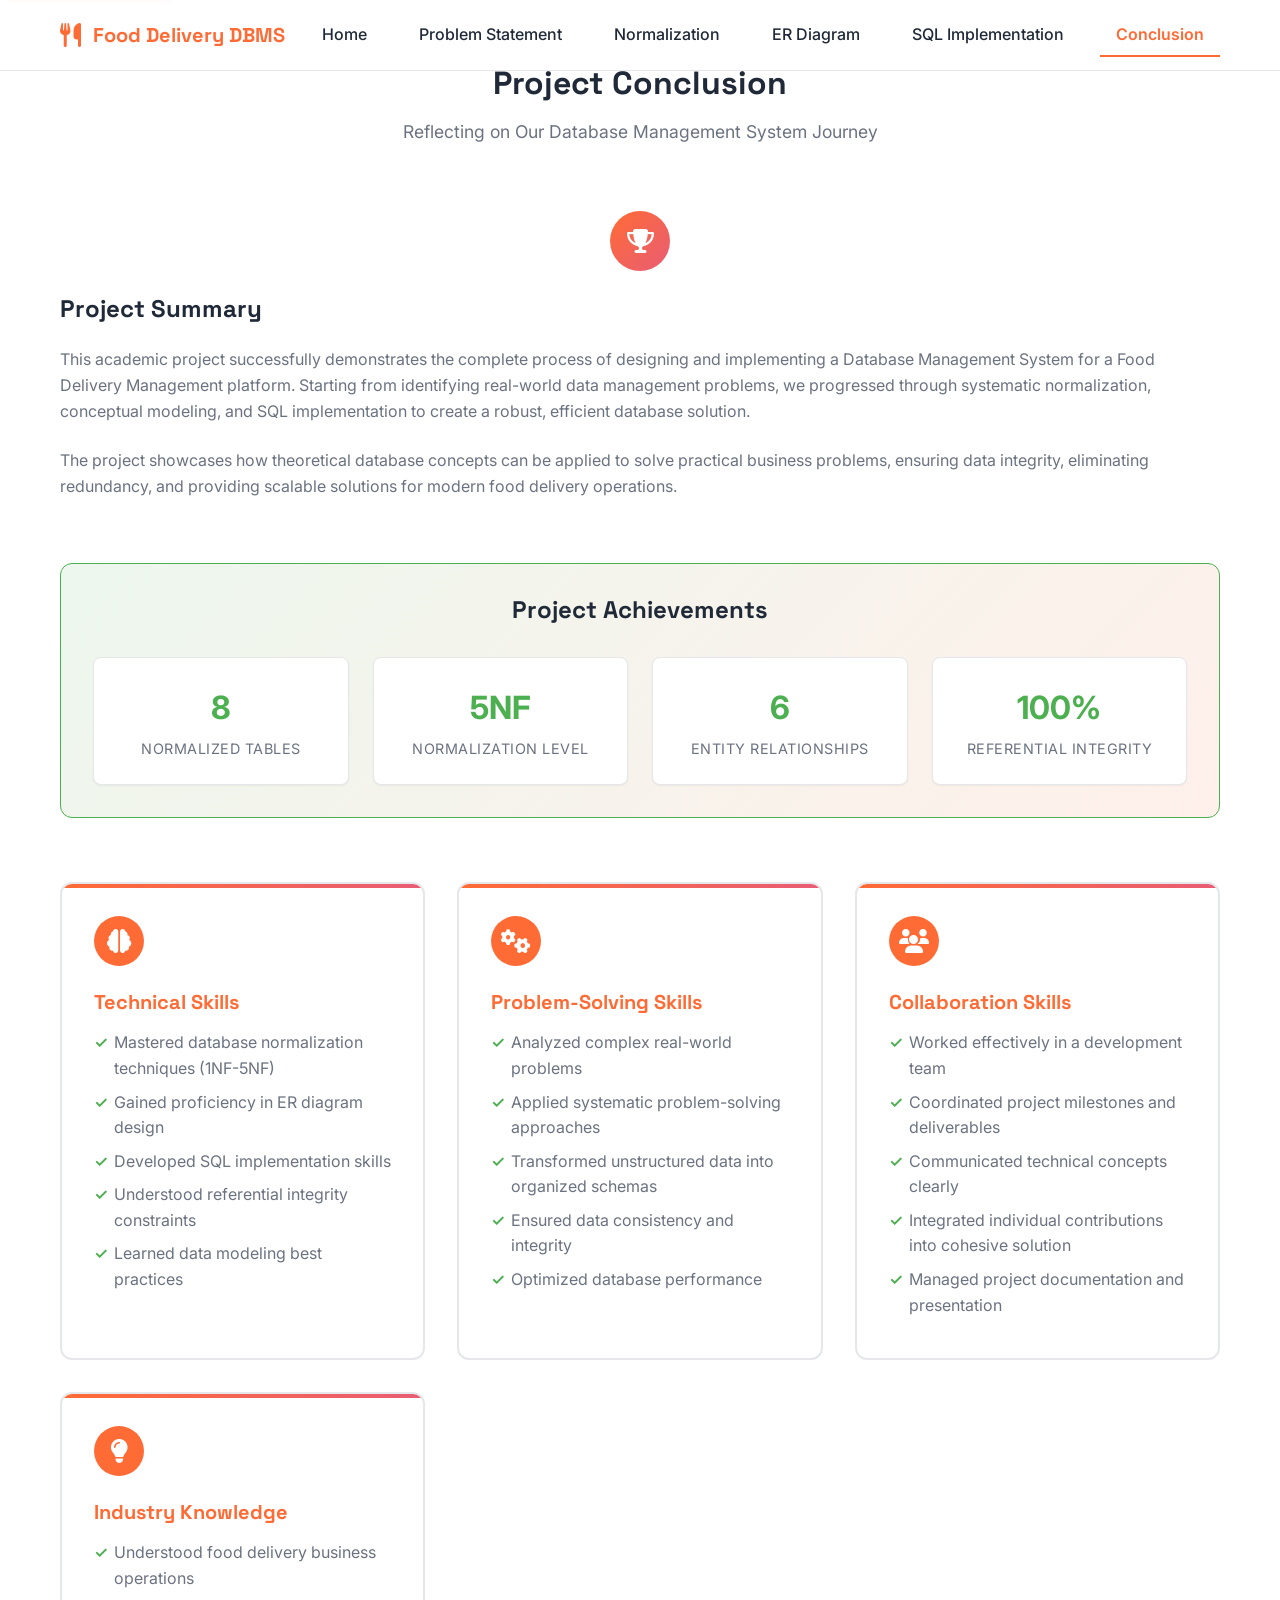
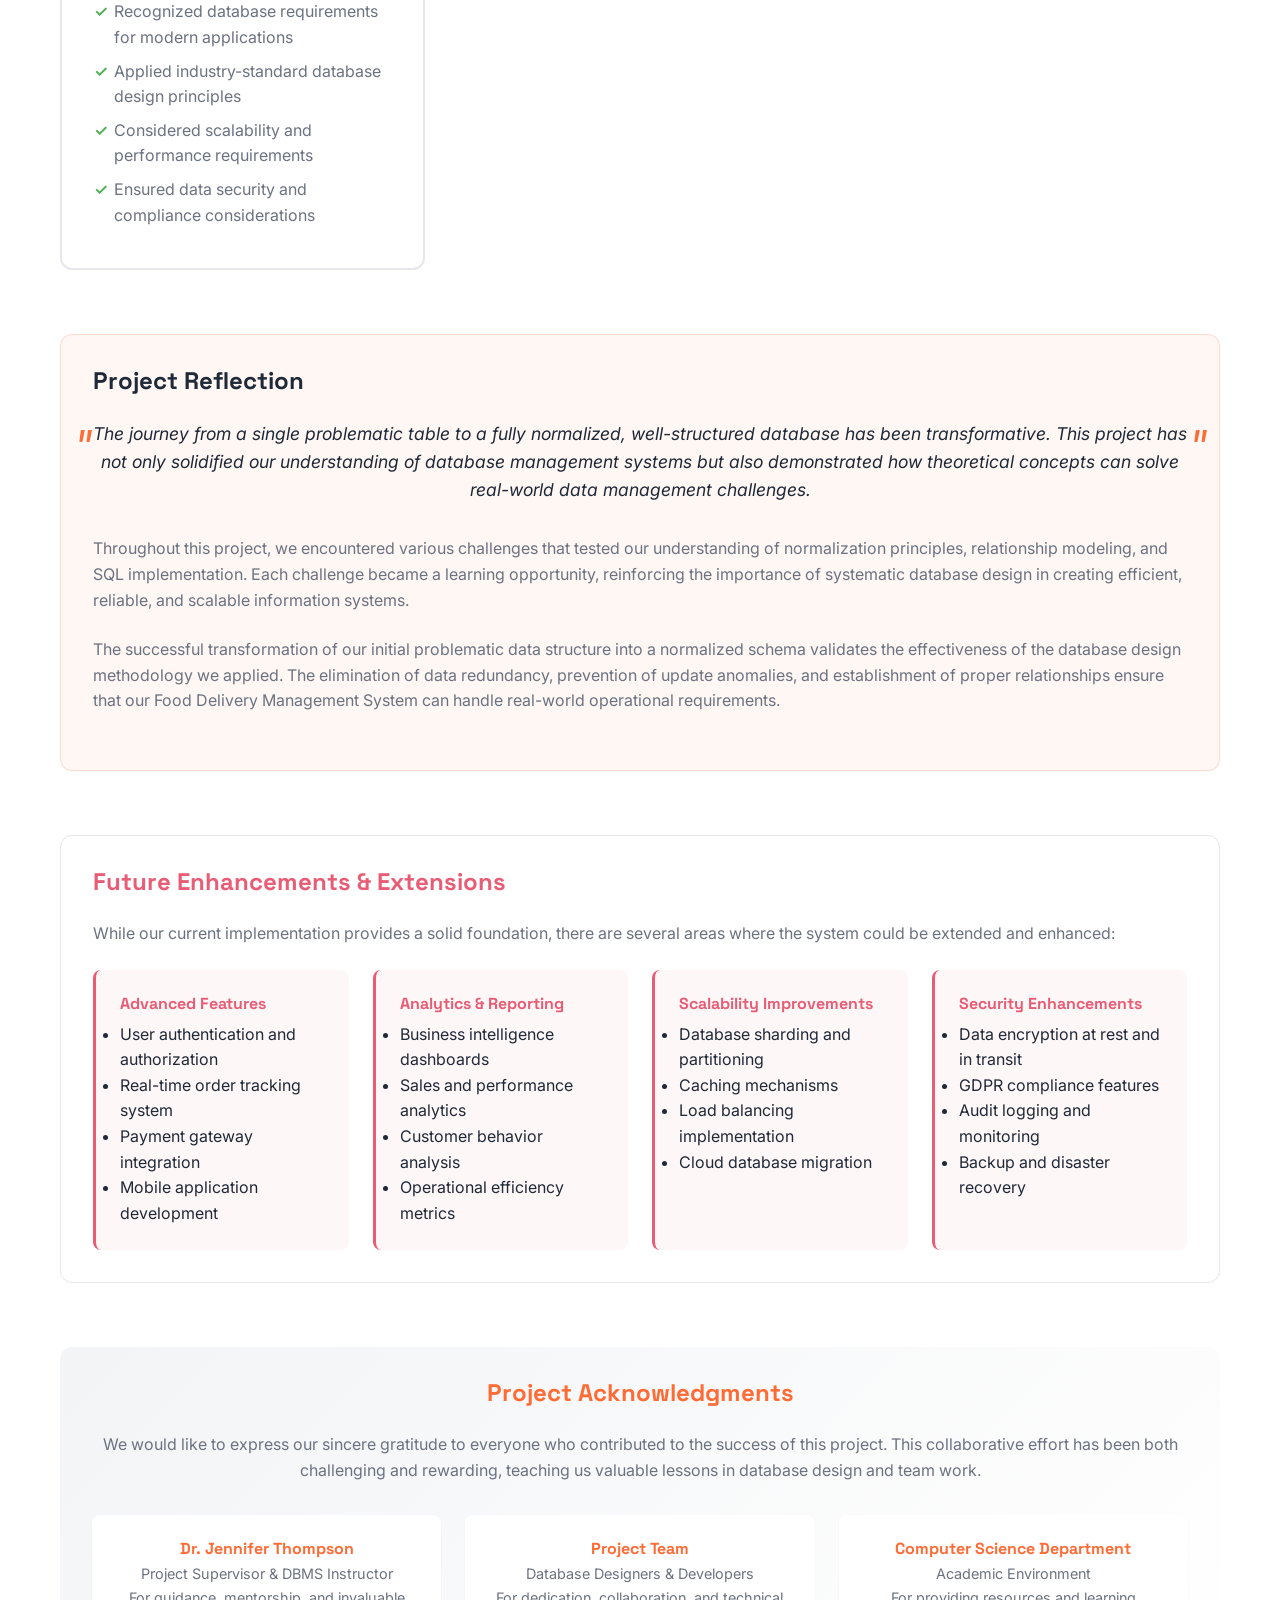
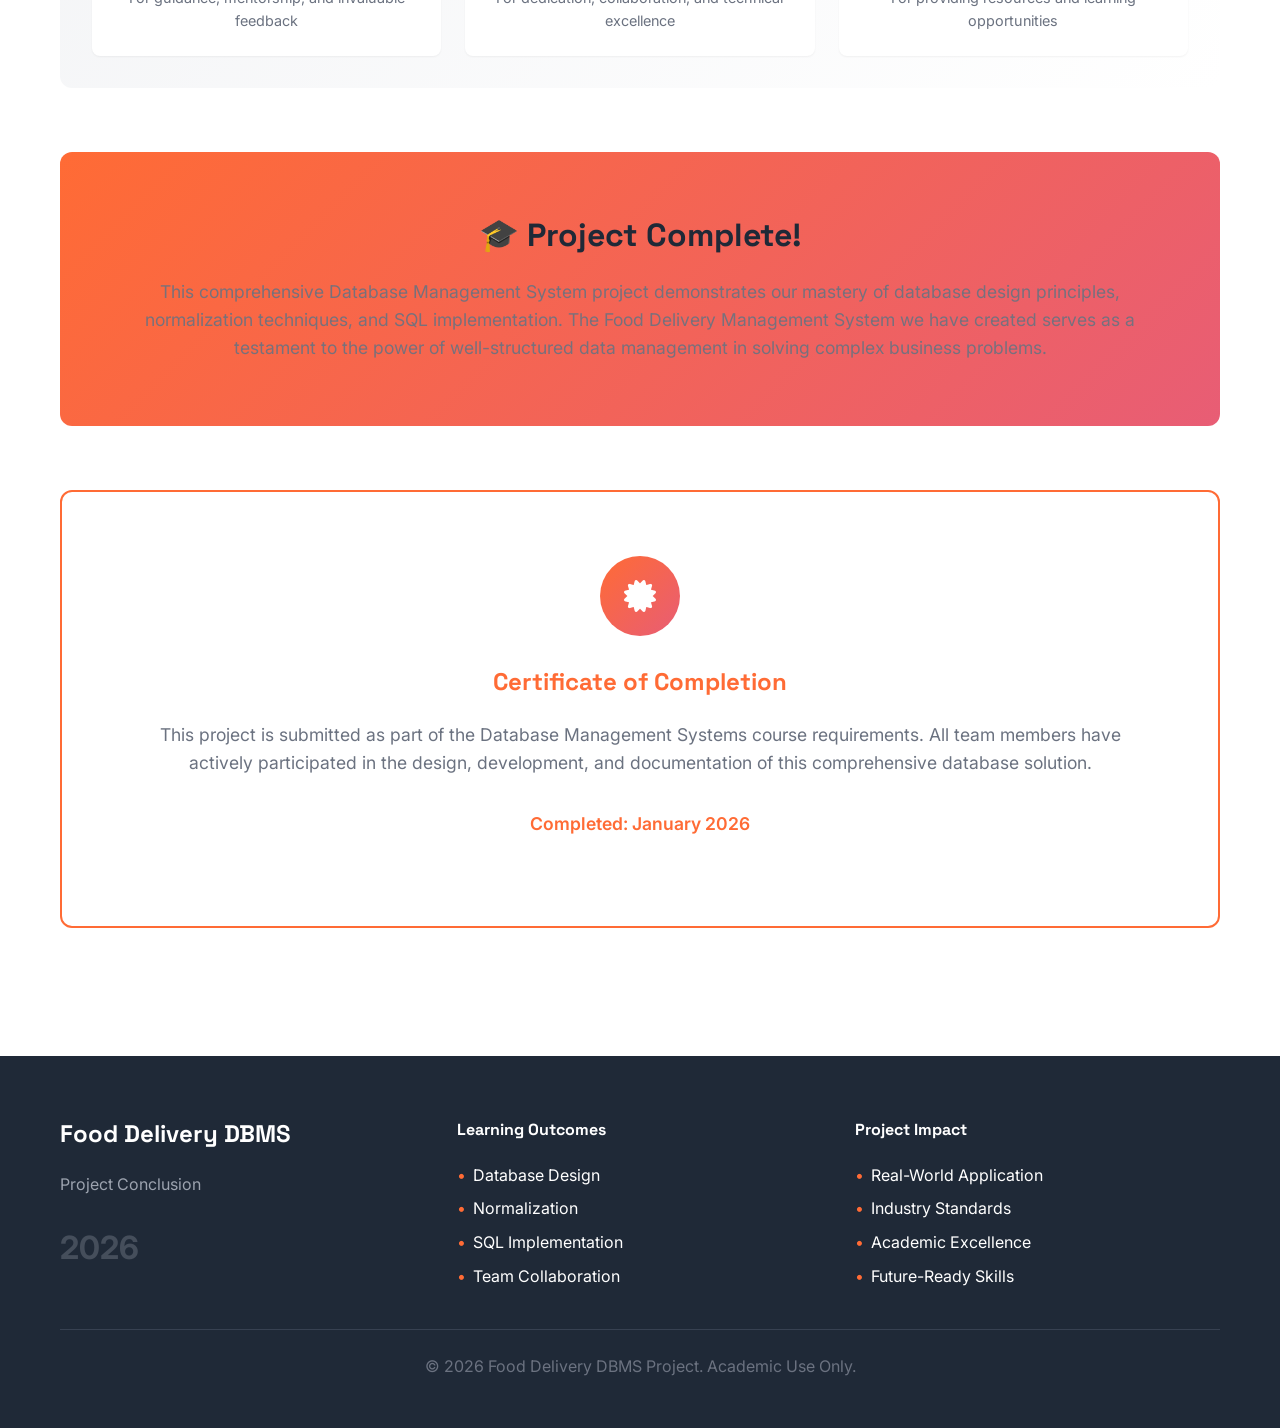
==== conclusion.html @ e5bb0748 "intial commit" ====
<!DOCTYPE html>
<html lang="en">
<head>
    <meta charset="UTF-8">
    <meta name="viewport" content="width=device-width, initial-scale=1.0">
    <title>Conclusion - Food Delivery DBMS</title>
    <meta name="description" content="Project conclusion, learning outcomes, and final reflections on the Food Delivery Management System database design">
    <link rel="stylesheet" href="css/style.css">
    <link rel="preconnect" href="https://fonts.googleapis.com">
    <link rel="preconnect" href="https://fonts.gstatic.com" crossorigin>
    <link href="https://fonts.googleapis.com/css2?family=Inter:wght@300;400;500;600;700&family=Space+Grotesk:wght@400;500;600;700&display=swap" rel="stylesheet">
    <link rel="stylesheet" href="https://cdnjs.cloudflare.com/ajax/libs/font-awesome/6.4.0/css/all.min.css">
    <style>
        .conclusion-section {
            padding: var(--spacing-xxl) 0;
        }

        .success-metrics {
            background: linear-gradient(135deg, rgba(76, 175, 80, 0.1), rgba(255, 107, 53, 0.1));
            border: 1px solid var(--accent-color);
            border-radius: 12px;
            padding: var(--spacing-lg);
            margin: var(--spacing-xxl) 0;
            text-align: center;
        }

        .metrics-grid {
            display: grid;
            grid-template-columns: repeat(auto-fit, minmax(150px, 1fr));
            gap: var(--spacing-md);
            margin-top: var(--spacing-lg);
        }

        .metric-item {
            background: white;
            padding: var(--spacing-md);
            border-radius: 8px;
            box-shadow: var(--shadow-sm);
            border: 1px solid var(--border-color);
        }

        .metric-number {
            font-size: 2rem;
            font-weight: 700;
            color: var(--accent-color);
            margin-bottom: 4px;
        }

        .metric-label {
            font-size: 0.9rem;
            color: var(--text-secondary);
            text-transform: uppercase;
            letter-spacing: 0.5px;
        }

        .learning-outcomes {
            display: grid;
            grid-template-columns: repeat(auto-fit, minmax(300px, 1fr));
            gap: var(--spacing-lg);
            margin: var(--spacing-xxl) 0;
        }

        .outcome-card {
            background: var(--card-bg);
            border: 2px solid var(--border-color);
            border-radius: 12px;
            padding: var(--spacing-lg);
            position: relative;
            overflow: hidden;
        }

        .outcome-card::before {
            content: '';
            position: absolute;
            top: 0;
            left: 0;
            right: 0;
            height: 4px;
            background: linear-gradient(90deg, var(--primary-color), var(--secondary-color));
        }

        .outcome-icon {
            width: 50px;
            height: 50px;
            background: var(--primary-color);
            border-radius: 50%;
            display: flex;
            align-items: center;
            justify-content: center;
            color: white;
            font-size: 1.5rem;
            margin-bottom: var(--spacing-md);
        }

        .outcome-title {
            font-size: 1.25rem;
            font-weight: 700;
            color: var(--primary-color);
            margin-bottom: var(--spacing-sm);
        }

        .outcome-points {
            list-style: none;
            padding: 0;
        }

        .outcome-points li {
            position: relative;
            padding-left: 20px;
            margin-bottom: 8px;
            color: var(--text-secondary);
        }

        .outcome-points li::before {
            content: '✓';
            position: absolute;
            left: 0;
            color: var(--accent-color);
            font-weight: 600;
        }

        .reflection-section {
            background: rgba(255, 107, 53, 0.05);
            border: 1px solid rgba(255, 107, 53, 0.2);
            border-radius: 12px;
            padding: var(--spacing-lg);
            margin: var(--spacing-xxl) 0;
        }

        .reflection-quote {
            font-style: italic;
            font-size: 1.1rem;
            color: var(--text-primary);
            text-align: center;
            margin-bottom: var(--spacing-lg);
            position: relative;
        }

        .reflection-quote::before,
        .reflection-quote::after {
            content: '"';
            font-size: 3rem;
            color: var(--primary-color);
            position: absolute;
            top: -10px;
        }

        .reflection-quote::before {
            left: -20px;
        }

        .reflection-quote::after {
            right: -20px;
        }

        .future-work {
            background: var(--card-bg);
            border-radius: 12px;
            padding: var(--spacing-lg);
            margin: var(--spacing-xxl) 0;
            border: 1px solid var(--border-color);
        }

        .future-work h3 {
            color: var(--secondary-color);
            margin-bottom: var(--spacing-md);
        }

        .future-grid {
            display: grid;
            grid-template-columns: repeat(auto-fit, minmax(250px, 1fr));
            gap: var(--spacing-md);
        }

        .future-item {
            background: rgba(232, 93, 117, 0.05);
            padding: var(--spacing-md);
            border-radius: 8px;
            border-left: 3px solid var(--secondary-color);
        }

        .future-item h4 {
            color: var(--secondary-color);
            margin-bottom: 8px;
            font-size: 1rem;
        }

        .acknowledgments {
            background: linear-gradient(135deg, var(--bg-secondary), var(--bg-primary));
            border-radius: 12px;
            padding: var(--spacing-lg);
            margin: var(--spacing-xxl) 0;
            text-align: center;
        }

        .acknowledgments h3 {
            color: var(--primary-color);
            margin-bottom: var(--spacing-md);
        }

        .team-thanks {
            display: grid;
            grid-template-columns: repeat(auto-fit, minmax(200px, 1fr));
            gap: var(--spacing-md);
            margin-top: var(--spacing-lg);
        }

        .team-member-thanks {
            background: var(--card-bg);
            padding: var(--spacing-md);
            border-radius: 8px;
            box-shadow: var(--shadow-sm);
        }

        .team-member-thanks h4 {
            color: var(--primary-color);
            margin-bottom: 4px;
        }

        .team-member-thanks p {
            font-size: 0.9rem;
            color: var(--text-secondary);
            margin: 0;
        }

        .final-message {
            background: linear-gradient(135deg, var(--primary-color), var(--secondary-color));
            color: white;
            border-radius: 12px;
            padding: var(--spacing-xxl);
            text-align: center;
            margin: var(--spacing-xxl) 0;
        }

        .final-message h2 {
            font-size: 2rem;
            margin-bottom: var(--spacing-md);
        }

        .final-message p {
            font-size: 1.1rem;
            opacity: 0.9;
            margin-bottom: 0;
        }

        .certificate-section {
            background: var(--card-bg);
            border: 2px solid var(--primary-color);
            border-radius: 12px;
            padding: var(--spacing-xxl);
            text-align: center;
            margin: var(--spacing-xxl) 0;
        }

        .certificate-icon {
            width: 80px;
            height: 80px;
            background: linear-gradient(135deg, var(--primary-color), var(--secondary-color));
            border-radius: 50%;
            display: flex;
            align-items: center;
            justify-content: center;
            color: white;
            font-size: 2rem;
            margin: 0 auto var(--spacing-lg);
        }

        .certificate-title {
            font-size: 1.5rem;
            color: var(--primary-color);
            margin-bottom: var(--spacing-md);
        }

        .certificate-text {
            font-size: 1.1rem;
            color: var(--text-secondary);
            margin-bottom: var(--spacing-lg);
        }

        .certificate-date {
            font-weight: 600;
            color: var(--primary-color);
            font-size: 1.1rem;
        }
    </style>
</head>
<body>
    <!-- Navigation -->
    <nav class="navbar">
        <div class="nav-container">
            <div class="nav-logo">
                <i class="fas fa-utensils"></i>
                <span>Food Delivery DBMS</span>
            </div>
            <ul class="nav-menu">
                <li class="nav-item">
                    <a href="index.html" class="nav-link">Home</a>
                </li>
                <li class="nav-item">
                    <a href="problem.html" class="nav-link">Problem Statement</a>
                </li>
                <li class="nav-item">
                    <a href="normalization.html" class="nav-link">Normalization</a>
                </li>
                <li class="nav-item">
                    <a href="erdiagram.html" class="nav-link">ER Diagram</a>
                </li>
                <li class="nav-item">
                    <a href="sql.html" class="nav-link">SQL Implementation</a>
                </li>
                <li class="nav-item">
                    <a href="conclusion.html" class="nav-link active">Conclusion</a>
                </li>
            </ul>
            <div class="hamburger">
                <span class="bar"></span>
                <span class="bar"></span>
                <span class="bar"></span>
            </div>
        </div>
    </nav>

    <!-- Conclusion Section -->
    <section class="conclusion-section">
        <div class="container">
            <div class="section-header" data-animate="fade-slide-up">
                <h2>Project Conclusion</h2>
                <p>Reflecting on Our Database Management System Journey</p>
            </div>

            <!-- Project Summary -->
            <div class="content-card" data-animate="card-entrance" data-delay="0.1">
                <div class="card-icon">
                    <i class="fas fa-trophy"></i>
                </div>
                <h3>Project Summary</h3>
                <p>
                    This academic project successfully demonstrates the complete process of designing and implementing
                    a Database Management System for a Food Delivery Management platform. Starting from identifying
                    real-world data management problems, we progressed through systematic normalization, conceptual
                    modeling, and SQL implementation to create a robust, efficient database solution.
                </p>
                <p>
                    The project showcases how theoretical database concepts can be applied to solve practical
                    business problems, ensuring data integrity, eliminating redundancy, and providing scalable
                    solutions for modern food delivery operations.
                </p>
            </div>

            <!-- Success Metrics -->
            <div class="success-metrics" data-animate="card-entrance" data-delay="0.2">
                <h3>Project Achievements</h3>
                <div class="metrics-grid">
                    <div class="metric-item">
                        <div class="metric-number">8</div>
                        <div class="metric-label">Normalized Tables</div>
                    </div>
                    <div class="metric-item">
                        <div class="metric-number">5NF</div>
                        <div class="metric-label">Normalization Level</div>
                    </div>
                    <div class="metric-item">
                        <div class="metric-number">6</div>
                        <div class="metric-label">Entity Relationships</div>
                    </div>
                    <div class="metric-item">
                        <div class="metric-number">100%</div>
                        <div class="metric-label">Referential Integrity</div>
                    </div>
                </div>
            </div>

            <!-- Learning Outcomes -->
            <div class="learning-outcomes" data-animate="card-entrance" data-delay="0.3">
                <div class="outcome-card">
                    <div class="outcome-icon">
                        <i class="fas fa-brain"></i>
                    </div>
                    <h4 class="outcome-title">Technical Skills</h4>
                    <ul class="outcome-points">
                        <li>Mastered database normalization techniques (1NF-5NF)</li>
                        <li>Gained proficiency in ER diagram design</li>
                        <li>Developed SQL implementation skills</li>
                        <li>Understood referential integrity constraints</li>
                        <li>Learned data modeling best practices</li>
                    </ul>
                </div>

                <div class="outcome-card">
                    <div class="outcome-icon">
                        <i class="fas fa-cogs"></i>
                    </div>
                    <h4 class="outcome-title">Problem-Solving Skills</h4>
                    <ul class="outcome-points">
                        <li>Analyzed complex real-world problems</li>
                        <li>Applied systematic problem-solving approaches</li>
                        <li>Transformed unstructured data into organized schemas</li>
                        <li>Ensured data consistency and integrity</li>
                        <li>Optimized database performance</li>
                    </ul>
                </div>

                <div class="outcome-card">
                    <div class="outcome-icon">
                        <i class="fas fa-users"></i>
                    </div>
                    <h4 class="outcome-title">Collaboration Skills</h4>
                    <ul class="outcome-points">
                        <li>Worked effectively in a development team</li>
                        <li>Coordinated project milestones and deliverables</li>
                        <li>Communicated technical concepts clearly</li>
                        <li>Integrated individual contributions into cohesive solution</li>
                        <li>Managed project documentation and presentation</li>
                    </ul>
                </div>

                <div class="outcome-card">
                    <div class="outcome-icon">
                        <i class="fas fa-lightbulb"></i>
                    </div>
                    <h4 class="outcome-title">Industry Knowledge</h4>
                    <ul class="outcome-points">
                        <li>Understood food delivery business operations</li>
                        <li>Recognized database requirements for modern applications</li>
                        <li>Applied industry-standard database design principles</li>
                        <li>Considered scalability and performance requirements</li>
                        <li>Ensured data security and compliance considerations</li>
                    </ul>
                </div>
            </div>

            <!-- Reflection Section -->
            <div class="reflection-section" data-animate="card-entrance" data-delay="0.4">
                <h3>Project Reflection</h3>
                <div class="reflection-quote">
                    The journey from a single problematic table to a fully normalized, well-structured database
                    has been transformative. This project has not only solidified our understanding of database
                    management systems but also demonstrated how theoretical concepts can solve real-world data
                    management challenges.
                </div>
                <p>
                    Throughout this project, we encountered various challenges that tested our understanding of
                    normalization principles, relationship modeling, and SQL implementation. Each challenge
                    became a learning opportunity, reinforcing the importance of systematic database design
                    in creating efficient, reliable, and scalable information systems.
                </p>
                <p>
                    The successful transformation of our initial problematic data structure into a normalized
                    schema validates the effectiveness of the database design methodology we applied. The
                    elimination of data redundancy, prevention of update anomalies, and establishment of
                    proper relationships ensure that our Food Delivery Management System can handle real-world
                    operational requirements.
                </p>
            </div>

            <!-- Future Work -->
            <div class="future-work" data-animate="card-entrance" data-delay="0.5">
                <h3>Future Enhancements & Extensions</h3>
                <p>
                    While our current implementation provides a solid foundation, there are several areas
                    where the system could be extended and enhanced:
                </p>

                <div class="future-grid">
                    <div class="future-item">
                        <h4>Advanced Features</h4>
                        <ul>
                            <li>User authentication and authorization</li>
                            <li>Real-time order tracking system</li>
                            <li>Payment gateway integration</li>
                            <li>Mobile application development</li>
                        </ul>
                    </div>

                    <div class="future-item">
                        <h4>Analytics & Reporting</h4>
                        <ul>
                            <li>Business intelligence dashboards</li>
                            <li>Sales and performance analytics</li>
                            <li>Customer behavior analysis</li>
                            <li>Operational efficiency metrics</li>
                        </ul>
                    </div>

                    <div class="future-item">
                        <h4>Scalability Improvements</h4>
                        <ul>
                            <li>Database sharding and partitioning</li>
                            <li>Caching mechanisms</li>
                            <li>Load balancing implementation</li>
                            <li>Cloud database migration</li>
                        </ul>
                    </div>

                    <div class="future-item">
                        <h4>Security Enhancements</h4>
                        <ul>
                            <li>Data encryption at rest and in transit</li>
                            <li>GDPR compliance features</li>
                            <li>Audit logging and monitoring</li>
                            <li>Backup and disaster recovery</li>
                        </ul>
                    </div>
                </div>
            </div>

            <!-- Acknowledgments -->
            <div class="acknowledgments" data-animate="card-entrance" data-delay="0.6">
                <h3>Project Acknowledgments</h3>
                <p>
                    We would like to express our sincere gratitude to everyone who contributed to the
                    success of this project. This collaborative effort has been both challenging and
                    rewarding, teaching us valuable lessons in database design and team work.
                </p>

                <div class="team-thanks">
                    <div class="team-member-thanks">
                        <h4>Dr. Jennifer Thompson</h4>
                        <p>Project Supervisor & DBMS Instructor</p>
                        <p>For guidance, mentorship, and invaluable feedback</p>
                    </div>
                    <div class="team-member-thanks">
                        <h4>Project Team</h4>
                        <p>Database Designers & Developers</p>
                        <p>For dedication, collaboration, and technical excellence</p>
                    </div>
                    <div class="team-member-thanks">
                        <h4>Computer Science Department</h4>
                        <p>Academic Environment</p>
                        <p>For providing resources and learning opportunities</p>
                    </div>
                </div>
            </div>

            <!-- Final Message -->
            <div class="final-message" data-animate="card-entrance" data-delay="0.7">
                <h2>🎓 Project Complete!</h2>
                <p>
                    This comprehensive Database Management System project demonstrates our mastery of
                    database design principles, normalization techniques, and SQL implementation.
                    The Food Delivery Management System we have created serves as a testament to
                    the power of well-structured data management in solving complex business problems.
                </p>
            </div>

            <!-- Certificate Section -->
            <div class="certificate-section" data-animate="card-entrance" data-delay="0.8">
                <div class="certificate-icon">
                    <i class="fas fa-certificate"></i>
                </div>
                <h3 class="certificate-title">Certificate of Completion</h3>
                <p class="certificate-text">
                    This project is submitted as part of the Database Management Systems course requirements.
                    All team members have actively participated in the design, development, and documentation
                    of this comprehensive database solution.
                </p>
                <p class="certificate-date">Completed: January 2026</p>
            </div>
        </div>
    </section>

    <!-- Footer -->
    <footer class="footer">
        <div class="container">
            <div class="footer-content">
                <div class="footer-section">
                    <h3>Food Delivery DBMS</h3>
                    <p>Project Conclusion</p>
                    <p class="footer-year">2026</p>
                </div>

                <div class="footer-section">
                    <h4>Learning Outcomes</h4>
                    <ul class="footer-list">
                        <li>Database Design</li>
                        <li>Normalization</li>
                        <li>SQL Implementation</li>
                        <li>Team Collaboration</li>
                    </ul>
                </div>

                <div class="footer-section">
                    <h4>Project Impact</h4>
                    <ul class="footer-list">
                        <li>Real-World Application</li>
                        <li>Industry Standards</li>
                        <li>Academic Excellence</li>
                        <li>Future-Ready Skills</li>
                    </ul>
                </div>
            </div>

            <div class="footer-bottom">
                <p>&copy; 2026 Food Delivery DBMS Project. Academic Use Only.</p>
            </div>
        </div>
    </footer>

    <!-- Scroll Progress Indicator -->
    <div class="scroll-progress">
        <div class="progress-bar"></div>
    </div>

    <!-- Back to Top Button -->
    <button class="back-to-top" aria-label="Back to top">
        <i class="fas fa-arrow-up"></i>
    </button>

    <!-- JavaScript -->
    <script src="js/script.js"></script>
</body>
</html>
---- css/style.css ----
/* CSS Custom Properties for Academic Theme */
:root {
    /* Food Delivery Color Palette */
    --primary-color: #FF6B35; /* Warm Orange */
    --secondary-color: #E85D75; /* Soft Red */
    --accent-color: #4CAF50; /* Fresh Green */
    --text-primary: #1f2937; /* Dark Gray */
    --text-secondary: #6b7280; /* Medium Gray */
    --text-light: #f9fafb; /* Light Text */
    --bg-primary: #ffffff; /* White Background */
    --bg-secondary: #f3f4f6; /* Light Gray Background */
    --card-bg: #ffffff; /* Card Background */
    --border-color: #e5e7eb; /* Border Color */
    
    /* Typography */
    --font-family-primary: 'Inter', -apple-system, BlinkMacSystemFont, 'Segoe UI', Roboto, sans-serif;
    --font-family-heading: 'Space Grotesk', monospace;
    
    /* Spacing */
    --spacing-xs: 8px;
    --spacing-sm: 16px;
    --spacing-md: 24px;
    --spacing-lg: 32px;
    --spacing-xl: 48px;
    --spacing-xxl: 64px;
    
    /* Shadows */
    --shadow-sm: 0 1px 2px 0 rgba(0, 0, 0, 0.05);
    --shadow-md: 0 4px 6px -1px rgba(0, 0, 0, 0.1), 0 2px 4px -1px rgba(0, 0, 0, 0.06);
    --shadow-lg: 0 10px 15px -3px rgba(0, 0, 0, 0.1), 0 4px 6px -2px rgba(0, 0, 0, 0.05);
    
    /* Transitions */
    --transition-speed: 0.3s;
    --easing-function: cubic-bezier(0.4, 0, 0.2, 1);
}

/* Reduced Motion Support */
@media (prefers-reduced-motion: reduce) {
    :root {
        --transition-speed: 0.1s;
    }
}

/* Base Styles */
* {
    box-sizing: border-box;
    margin: 0;
    padding: 0;
}

html {
    scroll-behavior: smooth;
}

body {
    font-family: var(--font-family-primary);
    color: var(--text-primary);
    line-height: 1.6;
    background-color: var(--bg-primary);
}

/* Container */
.container {
    max-width: 1200px;
    margin: 0 auto;
    padding: 0 20px;
}

/* Typography */
h1, h2, h3, h4, h5, h6 {
    font-family: var(--font-family-heading);
    font-weight: 700;
    line-height: 1.2;
    margin-bottom: var(--spacing-md);
    color: var(--text-primary);
}

h1 {
    font-size: 3rem;
    letter-spacing: -1px;
}

h2 {
    font-size: 2.5rem;
    margin-bottom: var(--spacing-sm);
}

h3 {
    font-size: 1.5rem;
}

p {
    margin-bottom: var(--spacing-md);
    color: var(--text-secondary);
    font-size: 1rem;
}

.subtitle {
    font-size: 1.25rem;
    color: var(--primary-color);
    font-weight: 600;
    text-transform: uppercase;
    letter-spacing: 2px;
    margin-bottom: var(--spacing-lg);
}

/* Navigation */
.navbar {
    position: fixed;
    top: 0;
    left: 0;
    width: 100%;
    background: rgba(255, 255, 255, 0.95);
    backdrop-filter: blur(10px);
    -webkit-backdrop-filter: blur(10px);
    border-bottom: 1px solid var(--border-color);
    z-index: 1000;
    transition: all var(--transition-speed) var(--easing-function);
}

.nav-container {
    max-width: 1200px;
    margin: 0 auto;
    padding: 0 20px;
    display: flex;
    justify-content: space-between;
    align-items: center;
    height: 70px;
}

.nav-logo {
    display: flex;
    align-items: center;
    gap: 12px;
    font-family: var(--font-family-heading);
    font-weight: 700;
    font-size: 1.25rem;
    color: var(--primary-color);
    text-decoration: none;
}

.nav-logo i {
    font-size: 1.5rem;
}

.nav-menu {
    display: flex;
    list-style: none;
    gap: 20px;
}

.nav-link {
    text-decoration: none;
    color: var(--text-primary);
    font-weight: 500;
    padding: 8px 16px;
    border-radius: 6px;
    transition: all var(--transition-speed) var(--easing-function);
    position: relative;
}

.nav-link:hover {
    color: var(--primary-color);
    background-color: rgba(255, 107, 53, 0.1);
}

.nav-link.active {
    color: var(--primary-color);
    font-weight: 600;
}

.nav-link.active::after {
    content: '';
    position: absolute;
    bottom: -5px;
    left: 0;
    width: 100%;
    height: 2px;
    background-color: var(--primary-color);
}

.hamburger {
    display: none;
    flex-direction: column;
    cursor: pointer;
}

.bar {
    width: 25px;
    height: 3px;
    background-color: var(--text-primary);
    margin: 3px 0;
    transition: 0.3s;
    border-radius: 2px;
}

/* Hero Section */
.hero {
    min-height: 100vh;
    display: flex;
    align-items: center;
    justify-content: center;
    background: linear-gradient(135deg, var(--bg-secondary) 0%, var(--bg-primary) 100%);
    position: relative;
    padding: 100px 0;
}

.hero-content {
    text-align: center;
    max-width: 800px;
}

.hero-text h1 {
    margin-bottom: var(--spacing-md);
    background: linear-gradient(135deg, var(--primary-color), var(--secondary-color));
    -webkit-background-clip: text;
    -webkit-text-fill-color: transparent;
    background-clip: text;
}

.description {
    font-size: 1.1rem;
    color: var(--text-secondary);
    max-width: 600px;
    margin: 0 auto var(--spacing-xl);
    line-height: 1.7;
}

.hero-stats {
    display: grid;
    grid-template-columns: repeat(3, 1fr);
    gap: var(--spacing-md);
    max-width: 600px;
    margin: 0 auto;
}

.stat-card {
    background: var(--card-bg);
    padding: var(--spacing-lg);
    border-radius: 12px;
    box-shadow: var(--shadow-md);
    text-align: center;
    border: 1px solid var(--border-color);
    transition: all var(--transition-speed) var(--easing-function);
}

.stat-card:hover {
    transform: translateY(-5px);
    box-shadow: var(--shadow-lg);
    border-color: var(--primary-color);
}

.stat-number {
    font-size: 2.5rem;
    font-weight: 700;
    color: var(--primary-color);
    margin-bottom: 8px;
}

.stat-label {
    font-size: 0.9rem;
    color: var(--text-secondary);
    text-transform: uppercase;
    letter-spacing: 1px;
    font-weight: 600;
}

/* Section Headers */
.section-header {
    text-align: center;
    margin-bottom: var(--spacing-xxl);
}

.section-header h2 {
    font-size: 2rem;
    margin-bottom: var(--spacing-sm);
}

.section-header p {
    font-size: 1.1rem;
    color: var(--text-secondary);
    max-width: 600px;
    margin: 0 auto;
}

/* Team Section */
.team-section {
    padding: var(--spacing-xxl) 0;
    background-color: var(--bg-secondary);
}

.team-grid {
    display: grid;
    grid-template-columns: repeat(auto-fit, minmax(250px, 1fr));
    gap: var(--spacing-lg);
}

.team-card {
    background: var(--card-bg);
    padding: var(--spacing-lg);
    border-radius: 16px;
    box-shadow: var(--shadow-md);
    border: 1px solid var(--border-color);
    transition: all var(--transition-speed) var(--easing-function);
    text-align: center;
    position: relative;
    overflow: hidden;
}

.team-card::before {
    content: '';
    position: absolute;
    top: 0;
    left: 0;
    right: 0;
    height: 4px;
    background: linear-gradient(90deg, var(--primary-color), var(--secondary-color));
    transform: scaleX(0);
    transform-origin: left;
    transition: transform var(--transition-speed) var(--easing-function);
}

.team-card:hover {
    transform: translateY(-5px);
    box-shadow: var(--shadow-lg);
    border-color: var(--primary-color);
}

.team-card:hover::before {
    transform: scaleX(1);
}

.team-avatar {
    position: relative;
    margin-bottom: var(--spacing-md);
}

.team-avatar img {
    width: 100px;
    height: 100px;
    border-radius: 50%;
    border: 3px solid var(--border-color);
    object-fit: cover;
    transition: all var(--transition-speed) var(--easing-function);
}

.avatar-glow {
    position: absolute;
    top: 50%;
    left: 50%;
    width: 120px;
    height: 120px;
    border-radius: 50%;
    background: radial-gradient(circle, rgba(255, 107, 53, 0.2) 0%, transparent 70%);
    transform: translate(-50%, -50%);
    filter: blur(10px);
    opacity: 0;
    transition: opacity var(--transition-speed) var(--easing-function);
}

.team-card:hover .avatar-glow {
    opacity: 1;
}

.team-card:hover .team-avatar img {
    transform: scale(1.05);
    border-color: var(--primary-color);
}

.team-info h3 {
    font-size: 1.25rem;
    margin-bottom: 4px;
}

.role {
    color: var(--primary-color);
    font-weight: 600;
    font-size: 0.85rem;
    text-transform: uppercase;
    letter-spacing: 1px;
    margin-bottom: var(--spacing-sm);
}

.bio {
    font-size: 0.95rem;
    color: var(--text-secondary);
    margin-bottom: var(--spacing-md);
    line-height: 1.6;
}

.social-links {
    display: flex;
    justify-content: center;
    gap: 12px;
}

.social-links a {
    color: var(--text-secondary);
    font-size: 1.2rem;
    transition: all var(--transition-speed) var(--easing-function);
    text-decoration: none;
}

.social-links a:hover {
    color: var(--primary-color);
    transform: translateY(-2px);
}

/* Supervisor Section */
.supervisor-section {
    padding: var(--spacing-xxl) 0;
    background-color: var(--bg-primary);
}

.supervisor-card {
    background: var(--card-bg);
    border-radius: 16px;
    box-shadow: var(--shadow-lg);
    border: 1px solid var(--border-color);
    padding: var(--spacing-lg);
    display: grid;
    grid-template-columns: 1fr 2fr;
    gap: var(--spacing-lg);
    align-items: center;
    transition: all var(--transition-speed) var(--easing-function);
}

.supervisor-avatar {
    position: relative;
    justify-self: center;
}

.supervisor-avatar img {
    width: 150px;
    height: 150px;
    border-radius: 50%;
    border: 4px solid var(--primary-color);
    object-fit: cover;
}

.supervisor-glow {
    width: 170px;
    height: 170px;
    background: radial-gradient(circle, rgba(255, 107, 53, 0.3) 0%, transparent 70%);
}

.supervisor-info h3 {
    font-size: 1.5rem;
    margin-bottom: 8px;
}

.supervisor-actions {
    display: flex;
    gap: 12px;
    margin-top: var(--spacing-md);
}

/* Overview Section */
.overview-section {
    padding: var(--spacing-xxl) 0;
    background-color: var(--bg-secondary);
}

.overview-grid {
    display: grid;
    grid-template-columns: repeat(auto-fit, minmax(250px, 1fr));
    gap: var(--spacing-lg);
}

.overview-card {
    background: var(--card-bg);
    padding: var(--spacing-lg);
    border-radius: 12px;
    box-shadow: var(--shadow-md);
    border: 1px solid var(--border-color);
    transition: all var(--transition-speed) var(--easing-function);
    text-align: center;
}

.overview-card:hover {
    transform: translateY(-5px);
    box-shadow: var(--shadow-lg);
    border-color: var(--primary-color);
}

.card-icon {
    width: 60px;
    height: 60px;
    background: linear-gradient(135deg, var(--primary-color), var(--secondary-color));
    border-radius: 50%;
    display: flex;
    align-items: center;
    justify-content: center;
    margin: 0 auto var(--spacing-md);
    color: white;
    font-size: 1.5rem;
}

.overview-card h3 {
    font-size: 1.25rem;
    margin-bottom: var(--spacing-sm);
}

/* CTA Section */
.cta-section {
    padding: var(--spacing-xxl) 0;
    background: linear-gradient(135deg, var(--primary-color), var(--secondary-color));
    color: white;
    text-align: center;
}

.cta-content {
    max-width: 800px;
    margin: 0 auto;
}

.cta-content h2 {
    font-size: 2.5rem;
    margin-bottom: var(--spacing-md);
    color: white;
}

.cta-description {
    font-size: 1.1rem;
    margin-bottom: var(--spacing-xl);
    opacity: 0.9;
    line-height: 1.7;
}

.cta-buttons {
    display: flex;
    justify-content: center;
    gap: 16px;
    flex-wrap: wrap;
}

/* Buttons */
.btn {
    display: inline-flex;
    align-items: center;
    gap: 8px;
    padding: 12px 24px;
    border-radius: 8px;
    text-decoration: none;
    font-weight: 600;
    font-size: 1rem;
    transition: all var(--transition-speed) var(--easing-function);
    border: none;
    cursor: pointer;
    text-transform: uppercase;
    letter-spacing: 0.5px;
}

.btn-primary {
    background-color: white;
    color: var(--primary-color);
    box-shadow: var(--shadow-md);
}

.btn-primary:hover {
    transform: translateY(-2px);
    box-shadow: var(--shadow-lg);
}

.btn-secondary {
    background-color: transparent;
    color: white;
    border: 2px solid white;
}

.btn-secondary:hover {
    background-color: white;
    color: var(--primary-color);
}

/* Footer */
.footer {
    background-color: var(--text-primary);
    color: white;
    padding: var(--spacing-xxl) 0 var(--spacing-md);
}

.footer-content {
    display: grid;
    grid-template-columns: repeat(auto-fit, minmax(250px, 1fr));
    gap: var(--spacing-lg);
    margin-bottom: var(--spacing-lg);
}

.footer-section h3, .footer-section h4 {
    color: white;
    margin-bottom: var(--spacing-md);
}

.footer-section p {
    color: #9ca3af;
    margin-bottom: var(--spacing-md);
}

.footer-year {
    font-size: 2rem;
    font-weight: 700;
    opacity: 0.3;
    margin-bottom: 0;
}

.footer-section ul {
    list-style: none;
    padding: 0;
}

.footer-section li {
    margin-bottom: 8px;
}

.footer-section a {
    color: #9ca3af;
    text-decoration: none;
    transition: color var(--transition-speed) var(--easing-function);
}

.footer-section a:hover {
    color: white;
}

.footer-list li {
    position: relative;
    padding-left: 16px;
}

.footer-list li::before {
    content: '•';
    position: absolute;
    left: 0;
    color: var(--primary-color);
}

.footer-bottom {
    border-top: 1px solid #374151;
    padding-top: var(--spacing-md);
    text-align: center;
    color: #9ca3af;
}

/* Scroll Progress Indicator */
.scroll-progress {
    position: fixed;
    top: 0;
    left: 0;
    width: 100%;
    height: 4px;
    background: rgba(255, 255, 255, 0.1);
    z-index: 9999;
    backdrop-filter: blur(4px);
    -webkit-backdrop-filter: blur(4px);
}

.progress-bar {
    height: 100%;
    width: 0%;
    background: linear-gradient(90deg, var(--primary-color), var(--secondary-color), var(--accent-color));
    box-shadow: 0 0 10px rgba(255, 107, 53, 0.5);
    transition: width 0.1s linear;
}

/* Back to Top Button */
.back-to-top {
    position: fixed;
    bottom: 30px;
    right: 30px;
    width: 50px;
    height: 50px;
    border-radius: 50%;
    background: var(--primary-color);
    color: white;
    border: none;
    cursor: pointer;
    display: flex;
    align-items: center;
    justify-content: center;
    font-size: 1.2rem;
    box-shadow: var(--shadow-lg);
    transition: all var(--transition-speed) var(--easing-function);
    opacity: 0;
    visibility: hidden;
    z-index: 1000;
}

.back-to-top.visible {
    opacity: 1;
    visibility: visible;
}

.back-to-top:hover {
    transform: translateY(-3px);
    background-color: #e55a30;
}

/* Animations */
[data-animate="fade-slide-up"] {
    opacity: 0;
    transform: translateY(30px);
    transition: opacity var(--transition-speed) var(--easing-function), 
                transform var(--transition-speed) var(--easing-function);
}

[data-animate="card-entrance"] {
    opacity: 0;
    transform: translateY(40px) scale(0.95);
    transition: opacity var(--transition-speed) var(--easing-function),
                transform var(--transition-speed) var(--easing-function);
}

/* Active Animation States */
.animate-visible {
    opacity: 1 !important;
    transform: translateY(0) scale(1) !important;
}

/* Responsive Design */
@media (max-width: 768px) {
    .nav-menu {
        position: fixed;
        left: -100%;
        top: 70px;
        flex-direction: column;
        background-color: white;
        width: 100%;
        text-align: center;
        transition: 0.3s;
        box-shadow: var(--shadow-lg);
        padding: var(--spacing-lg);
        gap: 16px;
    }
    
    .nav-menu.active {
        left: 0;
    }
    
    .hamburger {
        display: flex;
    }
    
    .hamburger.active .bar:nth-child(2) {
        opacity: 0;
    }
    
    .hamburger.active .bar:nth-child(1) {
        transform: translateY(8px) rotate(45deg);
    }
    
    .hamburger.active .bar:nth-child(3) {
        transform: translateY(-8px) rotate(-45deg);
    }
    
    h1 {
        font-size: 2.5rem;
    }
    
    h2 {
        font-size: 2rem;
    }
    
    .hero-stats {
        grid-template-columns: 1fr;
        gap: var(--spacing-sm);
    }
    
    .supervisor-card {
        grid-template-columns: 1fr;
        text-align: center;
    }
    
    .cta-buttons {
        flex-direction: column;
        align-items: center;
    }
    
    .back-to-top {
        bottom: 20px;
        right: 20px;
        width: 40px;
        height: 40px;
        font-size: 1rem;
    }
}

@media (max-width: 480px) {
    .container {
        padding: 0 16px;
    }
    
    h1 {
        font-size: 2rem;
    }
    
    h2 {
        font-size: 1.5rem;
    }
    
    .team-card, .overview-card {
        padding: var(--spacing-md);
    }
    
    .supervisor-card {
        padding: var(--spacing-md);
    }
}

/* Print Styles */
@media print {
    body {
        background: white !important;
        color: black !important;
    }
    
    .navbar, .scroll-progress, .back-to-top, .hamburger {
        display: none !important;
    }
    
    .team-card, .overview-card, .supervisor-card {
        background: white !important;
        border: 1px solid #ccc !important;
        box-shadow: none !important;
        break-inside: avoid;
    }
    
    .hero {
        background: white !important;
    }
    
    .hero-text h1 {
        background: transparent !important;
        -webkit-background-clip: initial !important;
        color: black !important;
    }
    
    .footer {
        background: #f3f4f6 !important;
        color: black !important;
    }
    
    .footer-content {
        grid-template-columns: 1fr;
    }
}

/* High Contrast Mode */
@media (prefers-contrast: high) {
    :root {
        --border-color: #000000;
        --text-secondary: #000000;
    }
    
    .team-card, .overview-card, .supervisor-card {
        border: 2px solid #000000;
    }
    
    .nav-link.active::after {
        background-color: #000000;
    }
}

/* Reduced Motion */
@media (prefers-reduced-motion: reduce) {
    * {
        animation-duration: 0.01ms !important;
        animation-iteration-count: 1 !important;
        transition-duration: 0.01ms !important;
    }
}

/* Accessibility */
a:focus, button:focus, input:focus {
    outline: 3px solid var(--primary-color);
    outline-offset: 2px;
}

/* Skip to content link */
.skip-link {
    position: absolute;
    top: -40px;
    left: 6px;
    background: var(--primary-color);
    color: white;
    padding: 8px;
    z-index: 100;
    text-decoration: none;
    border-radius: 4px;
}

.skip-link:focus {
    top: 6px;
}
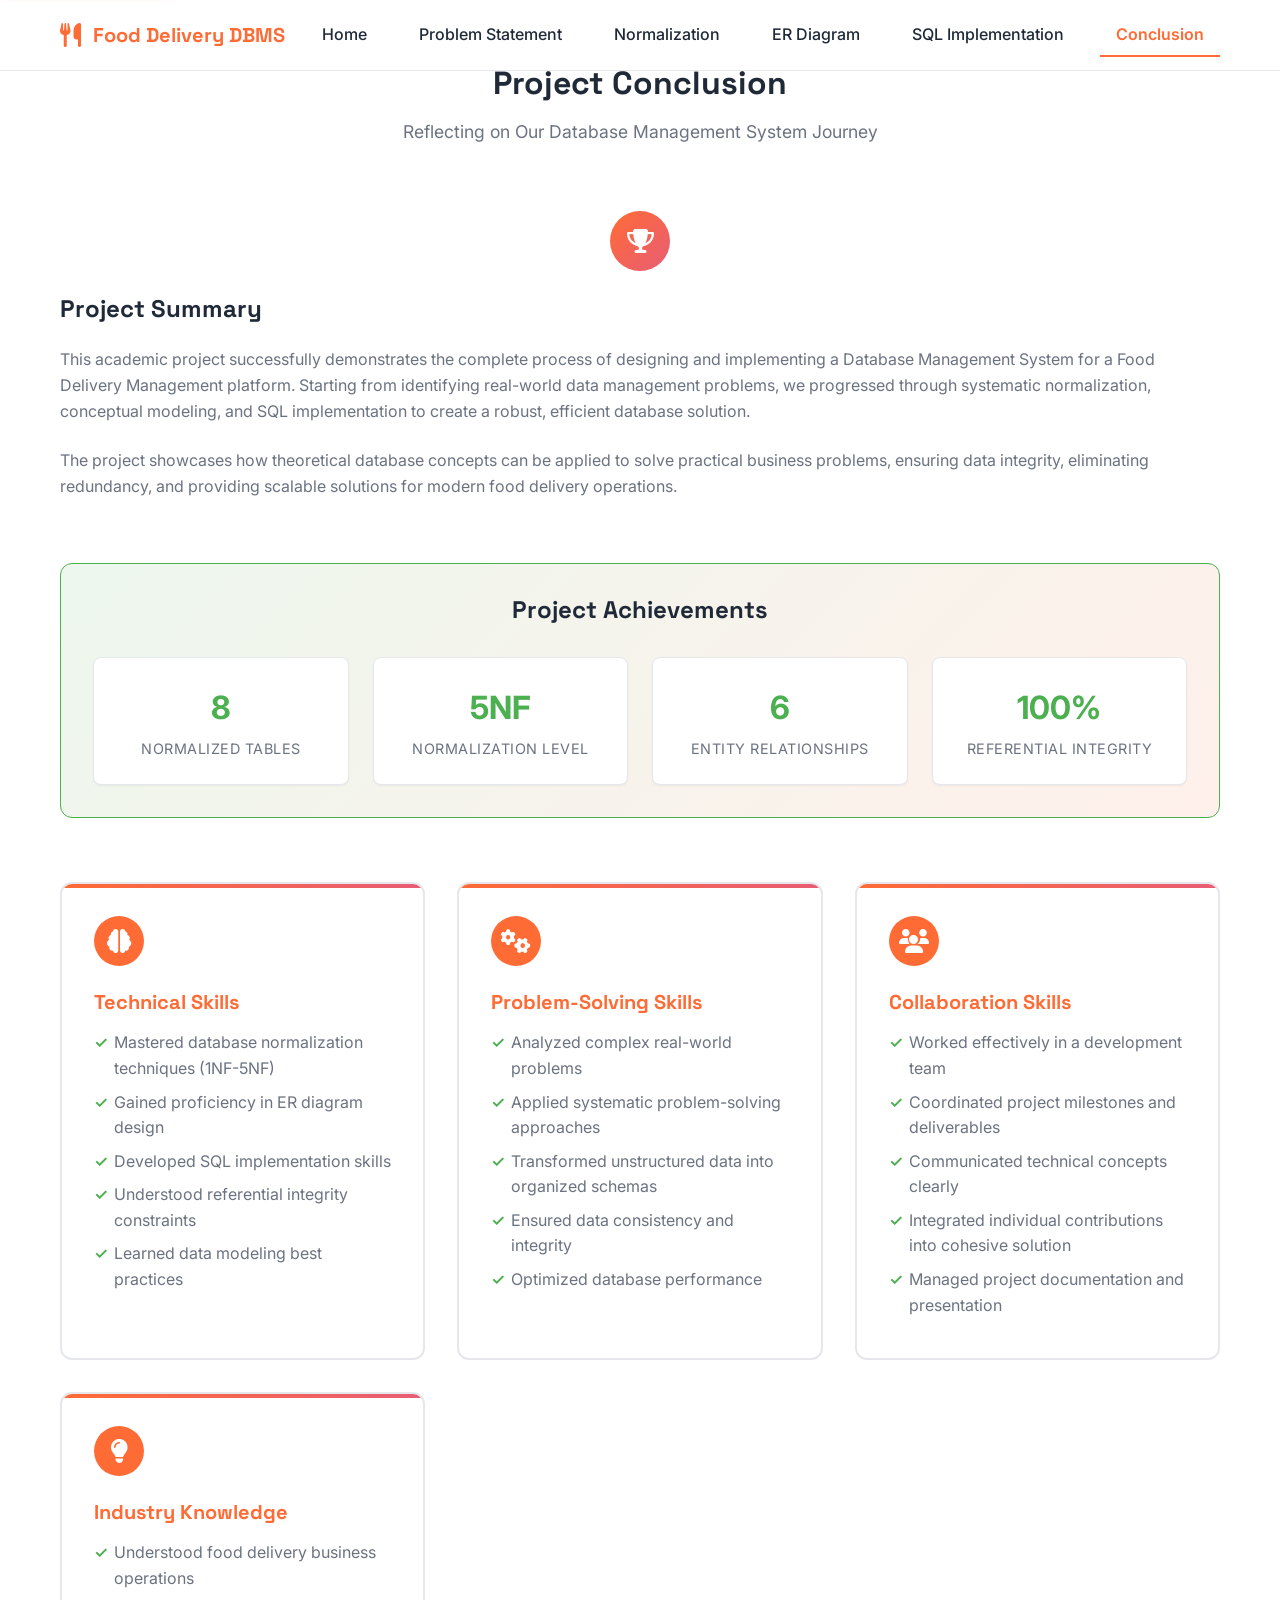
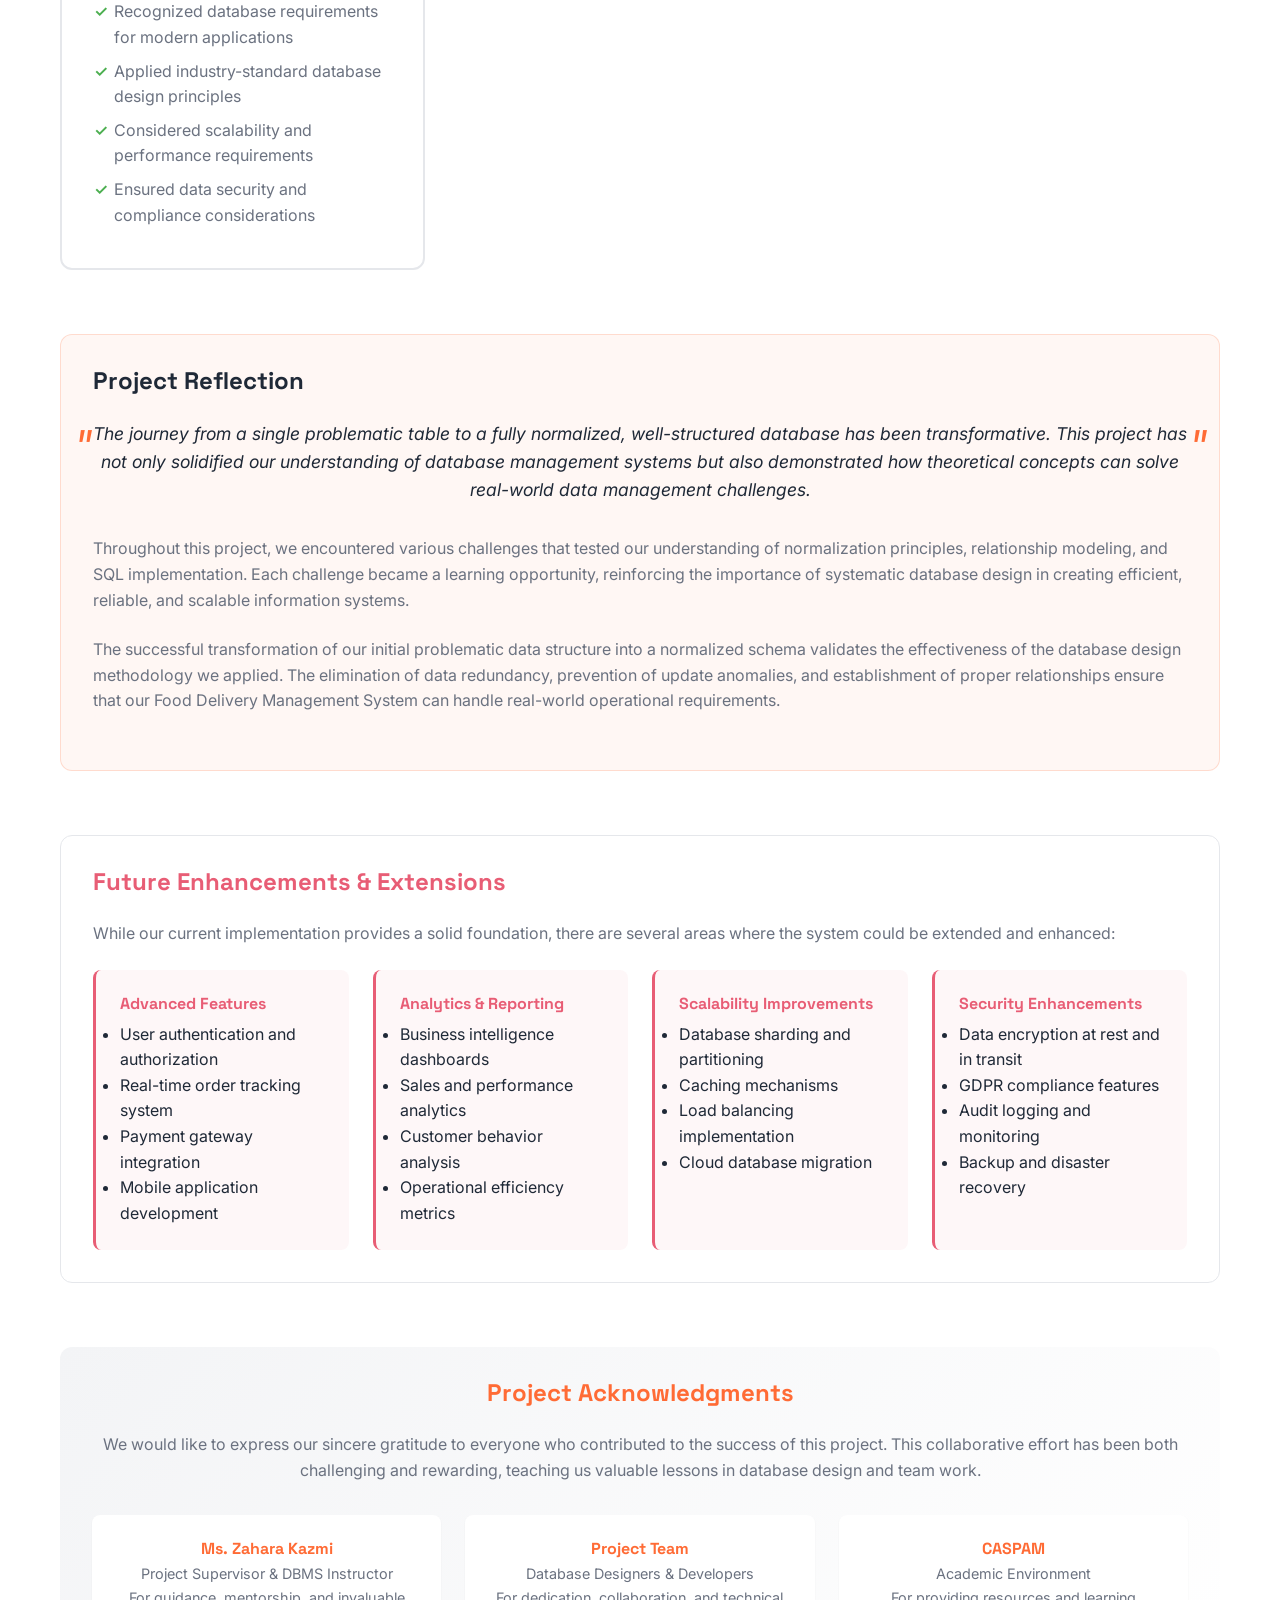
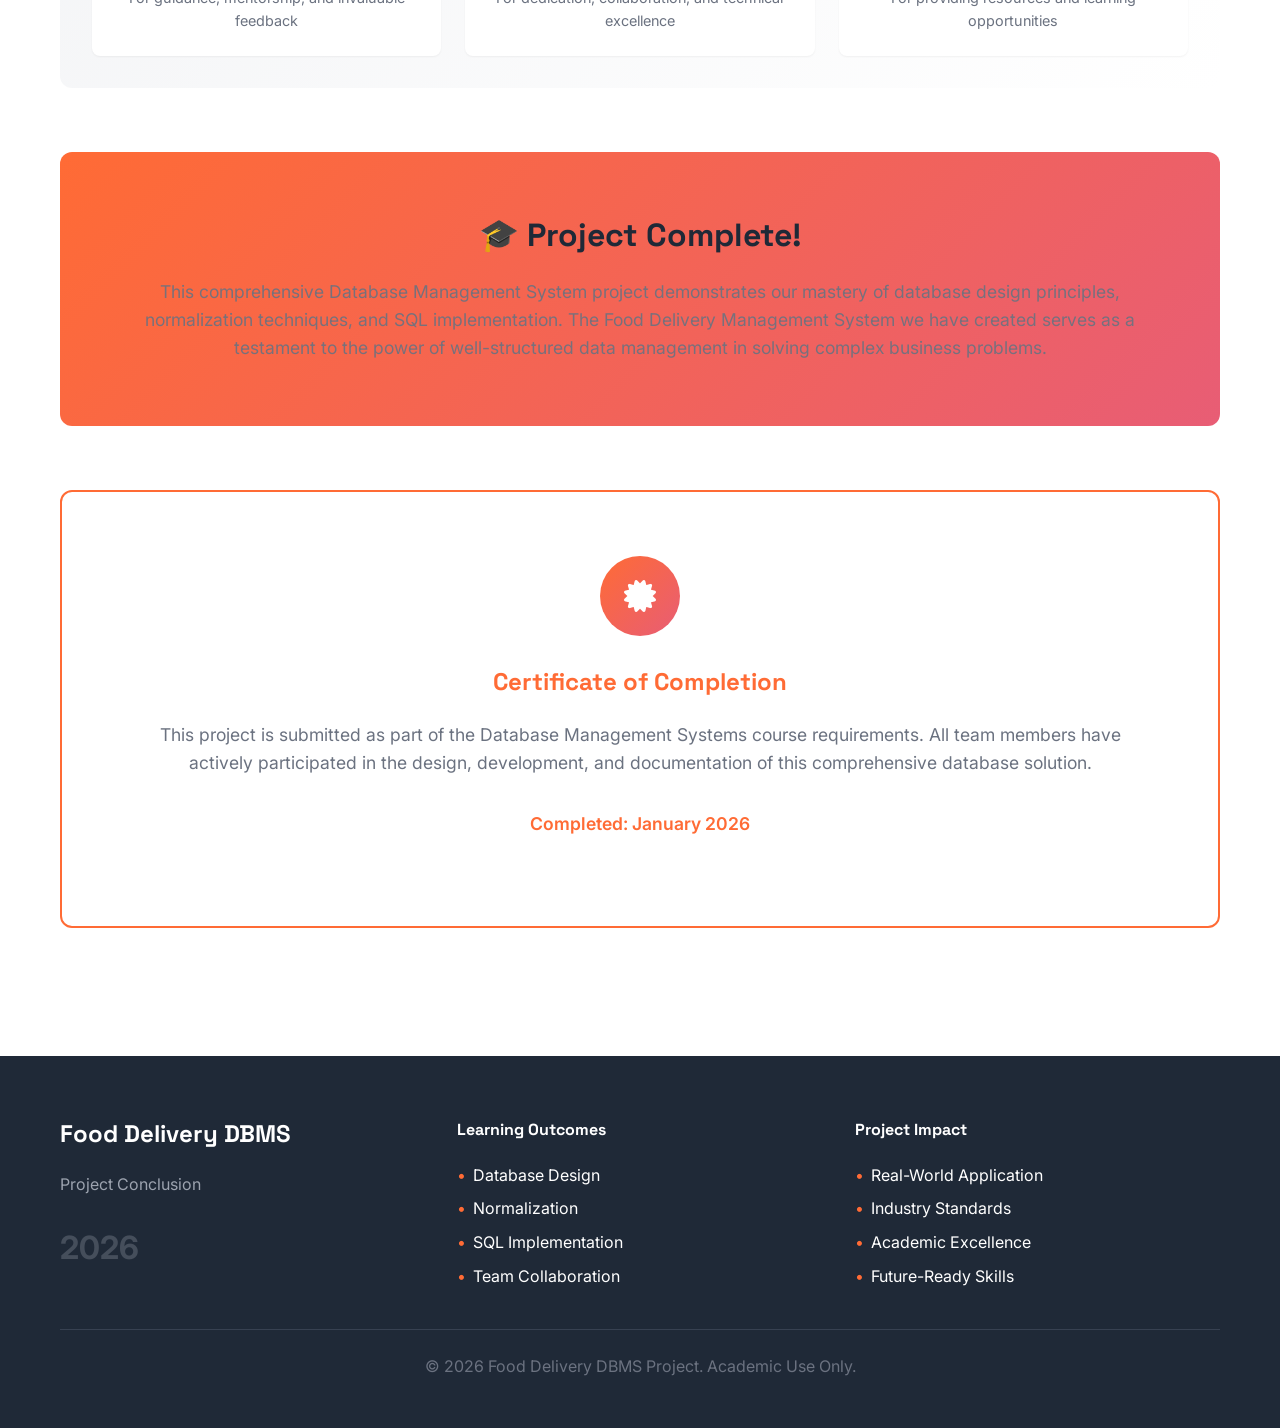
==== commit 5d429b92: "intial commit" ====
--- a/conclusion.html
+++ b/conclusion.html
@@ -515,7 +515,7 @@
 
                 <div class="team-thanks">
                     <div class="team-member-thanks">
-                        <h4>Dr. Jennifer Thompson</h4>
+                        <h4>Ms. Zahara Kazmi</h4>
                         <p>Project Supervisor & DBMS Instructor</p>
                         <p>For guidance, mentorship, and invaluable feedback</p>
                     </div>
@@ -525,7 +525,7 @@
                         <p>For dedication, collaboration, and technical excellence</p>
                     </div>
                     <div class="team-member-thanks">
-                        <h4>Computer Science Department</h4>
+                        <h4>CASPAM</h4>
                         <p>Academic Environment</p>
                         <p>For providing resources and learning opportunities</p>
                     </div>
--- a/css/style.css
+++ b/css/style.css
@@ -445,7 +445,7 @@
 }
 
 .supervisor-info h3 {
-    font-size: 1.5rem;
+    font-size: .95rem;
     margin-bottom: 8px;
 }
 
@@ -453,6 +453,17 @@
     display: flex;
     gap: 12px;
     margin-top: var(--spacing-md);
+}
+
+.supervisor-actions .btn-secondary {
+    background: var(--accent-color);
+    color: white;
+    border: 1px solid var(--accent-color);
+}
+
+.supervisor-actions .btn-secondary:hover {
+    background: var(--secondary-color);
+    border-color: var(--secondary-color);
 }
 
 /* Overview Section */
@@ -696,114 +707,710 @@
     background-color: #e55a30;
 }
 
-/* Animations */
+/* Advanced 2026-Level Animations */
 [data-animate="fade-slide-up"] {
     opacity: 0;
     transform: translateY(30px);
-    transition: opacity var(--transition-speed) var(--easing-function), 
-                transform var(--transition-speed) var(--easing-function);
+    transition: opacity 0.8s cubic-bezier(0.25, 0.46, 0.45, 0.94),
+                transform 0.8s cubic-bezier(0.25, 0.46, 0.45, 0.94);
+}
+
+[data-animate="fade-slide-up-delayed"] {
+    opacity: 0;
+    transform: translateY(30px);
+    transition: opacity 0.8s cubic-bezier(0.25, 0.46, 0.45, 0.94),
+                transform 0.8s cubic-bezier(0.25, 0.46, 0.45, 0.94);
 }
 
 [data-animate="card-entrance"] {
     opacity: 0;
-    transform: translateY(40px) scale(0.95);
-    transition: opacity var(--transition-speed) var(--easing-function),
-                transform var(--transition-speed) var(--easing-function);
-}
-
-/* Active Animation States */
+    transform: translateY(40px) scale(0.95) rotateX(10deg);
+    transition: opacity 0.8s cubic-bezier(0.25, 0.46, 0.45, 0.94),
+                transform 0.8s cubic-bezier(0.25, 0.46, 0.45, 0.94);
+}
+
+[data-animate="slide-in-left"] {
+    opacity: 0;
+    transform: translateX(-50px);
+    transition: opacity 0.8s cubic-bezier(0.25, 0.46, 0.45, 0.94),
+                transform 0.8s cubic-bezier(0.25, 0.46, 0.45, 0.94);
+}
+
+[data-animate="slide-in-right"] {
+    opacity: 0;
+    transform: translateX(50px);
+    transition: opacity 0.8s cubic-bezier(0.25, 0.46, 0.45, 0.94),
+                transform 0.8s cubic-bezier(0.25, 0.46, 0.45, 0.94);
+}
+
+[data-animate="scale-in"] {
+    opacity: 0;
+    transform: scale(0.8);
+    transition: opacity 0.8s cubic-bezier(0.25, 0.46, 0.45, 0.94),
+                transform 0.8s cubic-bezier(0.25, 0.46, 0.45, 0.94);
+}
+
+[data-animate="bounce-in"] {
+    opacity: 0;
+    transform: scale(0.3);
+    transition: opacity 0.8s cubic-bezier(0.68, -0.55, 0.265, 1.55),
+                transform 0.8s cubic-bezier(0.68, -0.55, 0.265, 1.55);
+}
+
+[data-animate="flip-in"] {
+    opacity: 0;
+    transform: rotateY(-90deg);
+    transition: opacity 0.8s cubic-bezier(0.25, 0.46, 0.45, 0.94),
+                transform 0.8s cubic-bezier(0.25, 0.46, 0.45, 0.94);
+}
+
+[data-animate="float-up"] {
+    opacity: 0;
+    transform: translateY(60px) scale(0.9);
+    transition: opacity 1s cubic-bezier(0.25, 0.46, 0.45, 0.94),
+                transform 1s cubic-bezier(0.25, 0.46, 0.45, 0.94);
+}
+
+/* Advanced Active Animation States */
 .animate-visible {
     opacity: 1 !important;
+    transform: translateY(0) scale(1) rotateX(0deg) rotateY(0deg) !important;
+}
+
+.animate-visible-delayed {
+    opacity: 1 !important;
+    transform: translateY(0) !important;
+}
+
+.animate-visible-left {
+    opacity: 1 !important;
+    transform: translateX(0) !important;
+}
+
+.animate-visible-right {
+    opacity: 1 !important;
+    transform: translateX(0) !important;
+}
+
+.animate-visible-scale {
+    opacity: 1 !important;
+    transform: scale(1) !important;
+}
+
+.animate-visible-bounce {
+    opacity: 1 !important;
+    transform: scale(1) !important;
+}
+
+.animate-visible-flip {
+    opacity: 1 !important;
+    transform: rotateY(0deg) !important;
+}
+
+.animate-visible-float {
+    opacity: 1 !important;
     transform: translateY(0) scale(1) !important;
 }
 
-/* Responsive Design */
+/* Enhanced Mobile-First Responsive Design */
+@media (max-width: 1200px) {
+    .container {
+        max-width: 100%;
+        padding: 0 24px;
+    }
+
+    .hero-stats {
+        grid-template-columns: repeat(3, 1fr);
+        gap: var(--spacing-md);
+    }
+}
+
+@media (max-width: 1024px) {
+    .hero-stats {
+        grid-template-columns: repeat(3, 1fr);
+        gap: var(--spacing-sm);
+    }
+
+    .overview-grid, .entities-grid {
+        grid-template-columns: repeat(auto-fit, minmax(280px, 1fr));
+        gap: var(--spacing-lg);
+    }
+}
+
 @media (max-width: 768px) {
+    /* Mobile Navigation */
     .nav-menu {
         position: fixed;
         left: -100%;
         top: 70px;
         flex-direction: column;
-        background-color: white;
+        background: linear-gradient(135deg, rgba(255, 255, 255, 0.98), rgba(255, 255, 255, 0.95));
+        backdrop-filter: blur(20px);
+        -webkit-backdrop-filter: blur(20px);
         width: 100%;
+        height: calc(100vh - 70px);
         text-align: center;
-        transition: 0.3s;
-        box-shadow: var(--shadow-lg);
-        padding: var(--spacing-lg);
-        gap: 16px;
-    }
-    
+        transition: all 0.4s cubic-bezier(0.25, 0.46, 0.45, 0.94);
+        box-shadow: 0 10px 40px rgba(0, 0, 0, 0.15);
+        padding: var(--spacing-xxl) var(--spacing-lg);
+        gap: 24px;
+        border-top: 1px solid rgba(255, 107, 53, 0.1);
+    }
+
     .nav-menu.active {
         left: 0;
     }
-    
+
     .hamburger {
         display: flex;
-    }
-    
+        z-index: 1001;
+    }
+
     .hamburger.active .bar:nth-child(2) {
         opacity: 0;
-    }
-    
+        transform: scale(0.1);
+    }
+
     .hamburger.active .bar:nth-child(1) {
         transform: translateY(8px) rotate(45deg);
-    }
-    
+        background-color: var(--primary-color);
+    }
+
     .hamburger.active .bar:nth-child(3) {
         transform: translateY(-8px) rotate(-45deg);
-    }
-    
+        background-color: var(--primary-color);
+    }
+
+    .nav-link {
+        font-size: 1.2rem;
+        padding: 16px 24px;
+        width: 100%;
+        max-width: 300px;
+        margin: 0 auto;
+        border-radius: 12px;
+        transition: all 0.3s cubic-bezier(0.25, 0.46, 0.45, 0.94);
+        border: 1px solid transparent;
+    }
+
+    .nav-link:hover {
+        background: linear-gradient(135deg, rgba(255, 107, 53, 0.1), rgba(232, 93, 117, 0.1));
+        border-color: rgba(255, 107, 53, 0.3);
+        transform: translateY(-2px);
+    }
+
+    .nav-link.active {
+        background: linear-gradient(135deg, var(--primary-color), var(--secondary-color));
+        color: white;
+        box-shadow: 0 8px 25px rgba(255, 107, 53, 0.3);
+    }
+
+    /* Mobile Typography */
     h1 {
-        font-size: 2.5rem;
-    }
-    
+        font-size: 2.8rem;
+        line-height: 1.1;
+    }
+
     h2 {
-        font-size: 2rem;
-    }
-    
+        font-size: 2.2rem;
+        line-height: 1.2;
+    }
+
+    .subtitle {
+        font-size: 1.1rem;
+        letter-spacing: 1px;
+    }
+
+    .description {
+        font-size: 1rem;
+        line-height: 1.6;
+    }
+
+    /* Mobile Hero */
+    .hero {
+        min-height: auto;
+        padding: 120px 0 80px;
+        text-align: center;
+    }
+
     .hero-stats {
         grid-template-columns: 1fr;
-        gap: var(--spacing-sm);
-    }
-    
+        gap: var(--spacing-md);
+        max-width: 400px;
+        margin: 0 auto;
+    }
+
+    .stat-card {
+        padding: var(--spacing-xl);
+        border-radius: 16px;
+        transition: all 0.4s cubic-bezier(0.25, 0.46, 0.45, 0.94);
+    }
+
+    .stat-card:hover {
+        transform: translateY(-8px) scale(1.02);
+        box-shadow: 0 15px 35px rgba(0, 0, 0, 0.2);
+    }
+
+    .stat-number {
+        font-size: 3rem;
+        margin-bottom: 12px;
+    }
+
+    /* Mobile Cards */
+    .team-grid, .overview-grid, .entities-grid {
+        grid-template-columns: 1fr;
+        gap: var(--spacing-xl);
+    }
+
+    .team-card, .overview-card, .entity-card {
+        padding: var(--spacing-xl);
+        border-radius: 20px;
+        transition: all 0.4s cubic-bezier(0.25, 0.46, 0.45, 0.94);
+        overflow: hidden;
+    }
+
+    .team-card:hover, .overview-card:hover, .entity-card:hover {
+        transform: translateY(-10px) scale(1.02);
+        box-shadow: 0 20px 50px rgba(0, 0, 0, 0.15);
+    }
+
+    /* Mobile Supervisor */
     .supervisor-card {
         grid-template-columns: 1fr;
         text-align: center;
-    }
-    
+        padding: var(--spacing-xl);
+        border-radius: 20px;
+        gap: var(--spacing-xl);
+        overflow: hidden;
+        width: 100%;
+        max-width: 100%;
+        box-sizing: border-box;
+    }
+
+    .supervisor-avatar img {
+        width: 120px;
+        height: 120px;
+    }
+
+    .supervisor-actions {
+        justify-content: center;
+    }
+
+    .supervisor-info h3 {
+        font-size: 1.25rem;
+    }
+
+    .supervisor-info .role {
+        font-size: 0.85rem;
+    }
+
+    .supervisor-info .bio {
+        font-size: 0.95rem;
+        word-wrap: break-word;
+        overflow-wrap: break-word;
+        hyphens: auto;
+    }
+
+    .supervisor-info {
+        word-wrap: break-word;
+        overflow-wrap: break-word;
+        max-width: 100%;
+    }
+
+    /* Mobile ER Diagram */
+    .entities-grid {
+        grid-template-columns: 1fr !important;
+        gap: var(--spacing-xl) !important;
+    }
+
+    .entity-card {
+        padding: var(--spacing-xl) !important;
+        border-radius: 20px !important;
+        overflow: hidden !important;
+        word-wrap: break-word !important;
+        overflow-wrap: break-word !important;
+        width: 100% !important;
+        max-width: 100% !important;
+        box-sizing: border-box !important;
+    }
+
+    .relationship-item {
+        flex-direction: column !important;
+        text-align: center !important;
+        gap: var(--spacing-md) !important;
+        padding: var(--spacing-lg) !important;
+        word-wrap: break-word !important;
+        overflow-wrap: break-word !important;
+        overflow: hidden !important;
+    }
+
+    .relationship-entities {
+        flex-direction: column !important;
+        gap: 8px !important;
+        word-wrap: break-word !important;
+        overflow-wrap: break-word !important;
+    }
+
+    .cardinality {
+        word-wrap: break-word !important;
+        overflow-wrap: break-word !important;
+        font-size: 0.85rem !important;
+    }
+
+    .legend-grid {
+        grid-template-columns: 1fr !important;
+        gap: var(--spacing-md) !important;
+    }
+
+    /* Mobile ER Diagram Button */
+    #show-er-btn {
+        padding: 12px 20px !important;
+        font-size: 1rem !important;
+        font-weight: 600 !important;
+        min-width: 160px !important;
+        margin: 0 auto !important;
+        display: block !important;
+        box-shadow: var(--shadow-md) !important;
+    }
+    .cta-section {
+        padding: var(--spacing-xxl) var(--spacing-lg);
+    }
+
+    .cta-content h2 {
+        font-size: 2.2rem;
+    }
+
     .cta-buttons {
         flex-direction: column;
-        align-items: center;
-    }
-    
+        gap: var(--spacing-md);
+    }
+
+    .btn {
+        width: 100%;
+        max-width: 320px;
+        padding: 16px 24px;
+        font-size: 1.1rem;
+        border-radius: 12px;
+        transition: all 0.4s cubic-bezier(0.25, 0.46, 0.45, 0.94);
+    }
+
+    .btn:hover {
+        transform: translateY(-4px) scale(1.02);
+        box-shadow: 0 12px 30px rgba(0, 0, 0, 0.2);
+    }
+
+    /* Mobile Footer */
+    .footer {
+        padding: var(--spacing-xxl) var(--spacing-lg) var(--spacing-lg);
+    }
+
+    .footer-content {
+        grid-template-columns: 1fr;
+        gap: var(--spacing-xl);
+    }
+
+    /* Mobile Back to Top */
+    .back-to-top {
+        bottom: 24px;
+        right: 24px;
+        width: 56px;
+        height: 56px;
+        border-radius: 50%;
+        box-shadow: 0 8px 25px rgba(0, 0, 0, 0.2);
+        transition: all 0.4s cubic-bezier(0.25, 0.46, 0.45, 0.94);
+    }
+
+    .back-to-top:hover {
+        transform: translateY(-6px) scale(1.1);
+        box-shadow: 0 12px 35px rgba(0, 0, 0, 0.3);
+    }
+
+    /* Mobile Animations - Enhanced */
+    [data-animate] {
+        opacity: 0;
+        transform: translateY(40px) scale(0.95);
+        transition: all 0.8s cubic-bezier(0.25, 0.46, 0.45, 0.94);
+    }
+
+    .animate-visible {
+        opacity: 1 !important;
+        transform: translateY(0) scale(1) !important;
+    }
+}
+
+@media (max-width: 480px) {
+    /* Ultra Mobile Optimization */
+    .container {
+        padding: 0 20px;
+    }
+
+    .nav-container {
+        padding: 0 16px;
+        height: 60px;
+    }
+
+    .nav-logo {
+        font-size: 1.1rem;
+    }
+
+    .nav-logo i {
+        font-size: 1.3rem;
+    }
+
+    h1 {
+        font-size: 2.4rem;
+        letter-spacing: -0.5px;
+    }
+
+    h2 {
+        font-size: 1.8rem;
+    }
+
+    .subtitle {
+        font-size: 1rem;
+        letter-spacing: 1px;
+    }
+
+    .description {
+        font-size: 0.95rem;
+        line-height: 1.7;
+    }
+
+    /* Ultra Mobile Hero */
+    .hero {
+        padding: 100px 0 60px;
+    }
+
+    .hero-stats {
+        max-width: 100%;
+        padding: 0 10px;
+    }
+
+    .stat-card {
+        padding: var(--spacing-lg);
+        border-radius: 14px;
+    }
+
+    .stat-number {
+        font-size: 2.5rem;
+        margin-bottom: 8px;
+    }
+
+    .stat-label {
+        font-size: 0.8rem;
+    }
+
+    /* Ultra Mobile Cards */
+    .team-card, .overview-card, .entity-card, .supervisor-card {
+        padding: 12px;
+        border-radius: 16px;
+        margin: 0 10px;
+        overflow: hidden;
+        width: 100%;
+        max-width: 100%;
+        box-sizing: border-box;
+    }
+
+    .team-avatar img {
+        width: 90px;
+        height: 90px;
+    }
+
+    .supervisor-avatar img {
+        width: 90px;
+        height: 90px;
+    }
+
+    .supervisor-info h3 {
+        font-size: 1rem;
+    }
+
+    .supervisor-info .role {
+        font-size: 0.75rem;
+    }
+
+    .supervisor-info .bio {
+        font-size: 0.85rem;
+        word-wrap: break-word;
+        overflow-wrap: break-word;
+        hyphens: auto;
+    }
+
+    .supervisor-info {
+        word-wrap: break-word;
+        overflow-wrap: break-word;
+        max-width: 100%;
+    }
+
+    .entity-icon {
+        width: 35px;
+        height: 35px;
+        font-size: 1.1rem;
+    }
+
+    /* Ultra Mobile ER Diagram */
+    .entity-card {
+        padding: 12px !important;
+        margin: 0 10px !important;
+        overflow: hidden !important;
+        word-wrap: break-word !important;
+        overflow-wrap: break-word !important;
+        width: 100% !important;
+        max-width: 100% !important;
+        box-sizing: border-box !important;
+    }
+
+    .relationship-item {
+        padding: var(--spacing-md) !important;
+        margin-bottom: var(--spacing-md) !important;
+        overflow: hidden !important;
+        word-wrap: break-word !important;
+        overflow-wrap: break-word !important;
+    }
+
+    .er-diagram-container {
+        padding: 12px !important;
+        margin: var(--spacing-md) 10px !important;
+    }
+
+    .er-placeholder {
+        padding: var(--spacing-lg) !important;
+        margin: var(--spacing-md) 10px !important;
+    }
+
+    /* Ultra Mobile ER Diagram Button */
+    #show-er-btn {
+        padding: 14px 24px !important;
+        font-size: 1.1rem !important;
+        min-width: 180px !important;
+        margin: var(--spacing-md) auto !important;
+    }
+
+    /* Ultra Mobile Tables */
+    .table-container {
+        margin: 16px -10px;
+        overflow-x: auto;
+        -webkit-overflow-scrolling: touch;
+    }
+
+    .normalization-table {
+        min-width: 600px;
+        font-size: 0.85rem;
+    }
+
+    .normalization-table th,
+    .normalization-table td {
+        padding: 10px 12px;
+        white-space: nowrap;
+    }
+
+    /* Ultra Mobile CTA */
+    .cta-section {
+        padding: var(--spacing-xl) var(--spacing-lg);
+    }
+
+    .cta-content h2 {
+        font-size: 1.9rem;
+        line-height: 1.2;
+    }
+
+    .cta-description {
+        font-size: 1rem;
+        line-height: 1.6;
+    }
+
+    /* Ultra Mobile Footer */
+    .footer {
+        padding: var(--spacing-xl) var(--spacing-lg) var(--spacing-md);
+    }
+
+    .footer-section h3, .footer-section h4 {
+        font-size: 1.1rem;
+    }
+
+    .footer-year {
+        font-size: 1.5rem;
+    }
+
+    /* Ultra Mobile Back to Top */
     .back-to-top {
         bottom: 20px;
         right: 20px;
-        width: 40px;
-        height: 40px;
+        width: 48px;
+        height: 48px;
         font-size: 1rem;
     }
-}
-
-@media (max-width: 480px) {
+
+    /* Touch-Friendly Interactions */
+    .btn, .nav-link, .team-card, .overview-card, .entity-card {
+        min-height: 44px;
+        min-width: 44px;
+    }
+
+    /* Enhanced Mobile Animations */
+    [data-animate] {
+        opacity: 0;
+        transform: translateY(30px) scale(0.95);
+        transition: all 0.6s cubic-bezier(0.25, 0.46, 0.45, 0.94);
+    }
+
+    .animate-visible {
+        opacity: 1 !important;
+        transform: translateY(0) scale(1) !important;
+    }
+
+    /* Mobile-Optimized Code Blocks */
+    .code-block {
+        font-size: 0.8rem;
+        padding: var(--spacing-md);
+        border-radius: 10px;
+        margin: var(--spacing-md) 0;
+    }
+
+    .code-block pre {
+        font-size: 0.75rem;
+        line-height: 1.4;
+    }
+}
+
+/* Tablet Optimization */
+@media (min-width: 481px) and (max-width: 767px) {
     .container {
-        padding: 0 16px;
-    }
-    
-    h1 {
-        font-size: 2rem;
-    }
-    
-    h2 {
-        font-size: 1.5rem;
-    }
-    
-    .team-card, .overview-card {
-        padding: var(--spacing-md);
-    }
-    
-    .supervisor-card {
-        padding: var(--spacing-md);
+        padding: 0 24px;
+    }
+
+    .team-grid, .overview-grid {
+        grid-template-columns: repeat(2, 1fr);
+        gap: var(--spacing-lg);
+    }
+
+    .entities-grid {
+        grid-template-columns: 1fr;
+    }
+}
+
+/* Landscape Mobile Optimization */
+@media (max-height: 500px) and (max-width: 768px) {
+    .hero {
+        min-height: 80vh;
+        padding: 80px 0 40px;
+    }
+
+    .nav-menu {
+        height: calc(100vh - 60px);
+        padding: var(--spacing-lg);
+    }
+
+    .back-to-top {
+        bottom: 16px;
+        right: 16px;
+    }
+}
+
+/* High DPI Mobile Displays */
+@media (-webkit-min-device-pixel-ratio: 2), (min-resolution: 192dpi) {
+    .team-avatar img, .supervisor-avatar img {
+        image-rendering: -webkit-optimize-contrast;
+        image-rendering: crisp-edges;
     }
 }
 
@@ -874,6 +1481,119 @@
 a:focus, button:focus, input:focus {
     outline: 3px solid var(--primary-color);
     outline-offset: 2px;
+}
+
+/* ER Diagram ASCII Styling */
+.er-diagram-visual {
+    text-align: center;
+}
+
+.er-diagram-visual h3 {
+    color: var(--primary-color);
+    margin-bottom: var(--spacing-lg);
+    font-size: 1.5rem;
+}
+
+.er-diagram-canvas {
+    background: #f8fafc;
+    border: 2px solid var(--border-color);
+    border-radius: 12px;
+    padding: var(--spacing-lg);
+    font-family: 'Courier New', monospace;
+    overflow-x: auto;
+    text-align: left;
+    max-width: 100%;
+    margin: 0 auto;
+}
+
+.er-diagram-ascii {
+    font-size: 0.85rem;
+    line-height: 1.4;
+    white-space: pre-wrap;
+    word-wrap: break-word;
+    color: var(--text-primary);
+    margin: 0;
+}
+
+.er-legend {
+    color: var(--primary-color);
+    font-weight: 700;
+    font-size: 0.9rem;
+    margin-bottom: var(--spacing-md);
+    display: block;
+}
+
+.er-section {
+    color: var(--secondary-color);
+    font-weight: 700;
+    font-size: 0.95rem;
+    margin: var(--spacing-lg) 0 var(--spacing-sm) 0;
+    display: block;
+}
+
+.er-relationships {
+    color: var(--accent-color);
+    font-weight: 700;
+    font-size: 0.95rem;
+    margin: var(--spacing-lg) 0 var(--spacing-sm) 0;
+    display: block;
+}
+
+.er-relationship-diamond {
+    background: var(--accent-color);
+    color: white;
+    padding: 2px 8px;
+    border-radius: 12px;
+    font-size: 0.8rem;
+    font-weight: 600;
+    margin: 0 4px;
+}
+
+.er-cardinality {
+    color: var(--secondary-color);
+    font-weight: 700;
+    font-size: 0.9rem;
+    margin: var(--spacing-lg) 0 var(--spacing-sm) 0;
+    display: block;
+}
+
+/* Mobile ER Diagram */
+@media (max-width: 768px) {
+    .er-diagram-canvas {
+        padding: var(--spacing-md);
+        font-size: 0.75rem;
+    }
+
+    .er-diagram-ascii {
+        font-size: 0.7rem;
+        line-height: 1.3;
+    }
+
+    .er-diagram-visual h3 {
+        font-size: 1.3rem;
+    }
+}
+
+@media (max-width: 480px) {
+    .er-diagram-canvas {
+        padding: var(--spacing-sm);
+        margin: 0 -10px;
+        border-radius: 8px;
+    }
+
+    .er-diagram-ascii {
+        font-size: 0.65rem;
+        line-height: 1.2;
+    }
+
+    .er-diagram-visual h3 {
+        font-size: 1.2rem;
+        line-height: 1.3;
+    }
+
+    .er-legend, .er-section, .er-relationships, .er-cardinality {
+        font-size: 0.8rem;
+    }
 }
 
 /* Skip to content link */
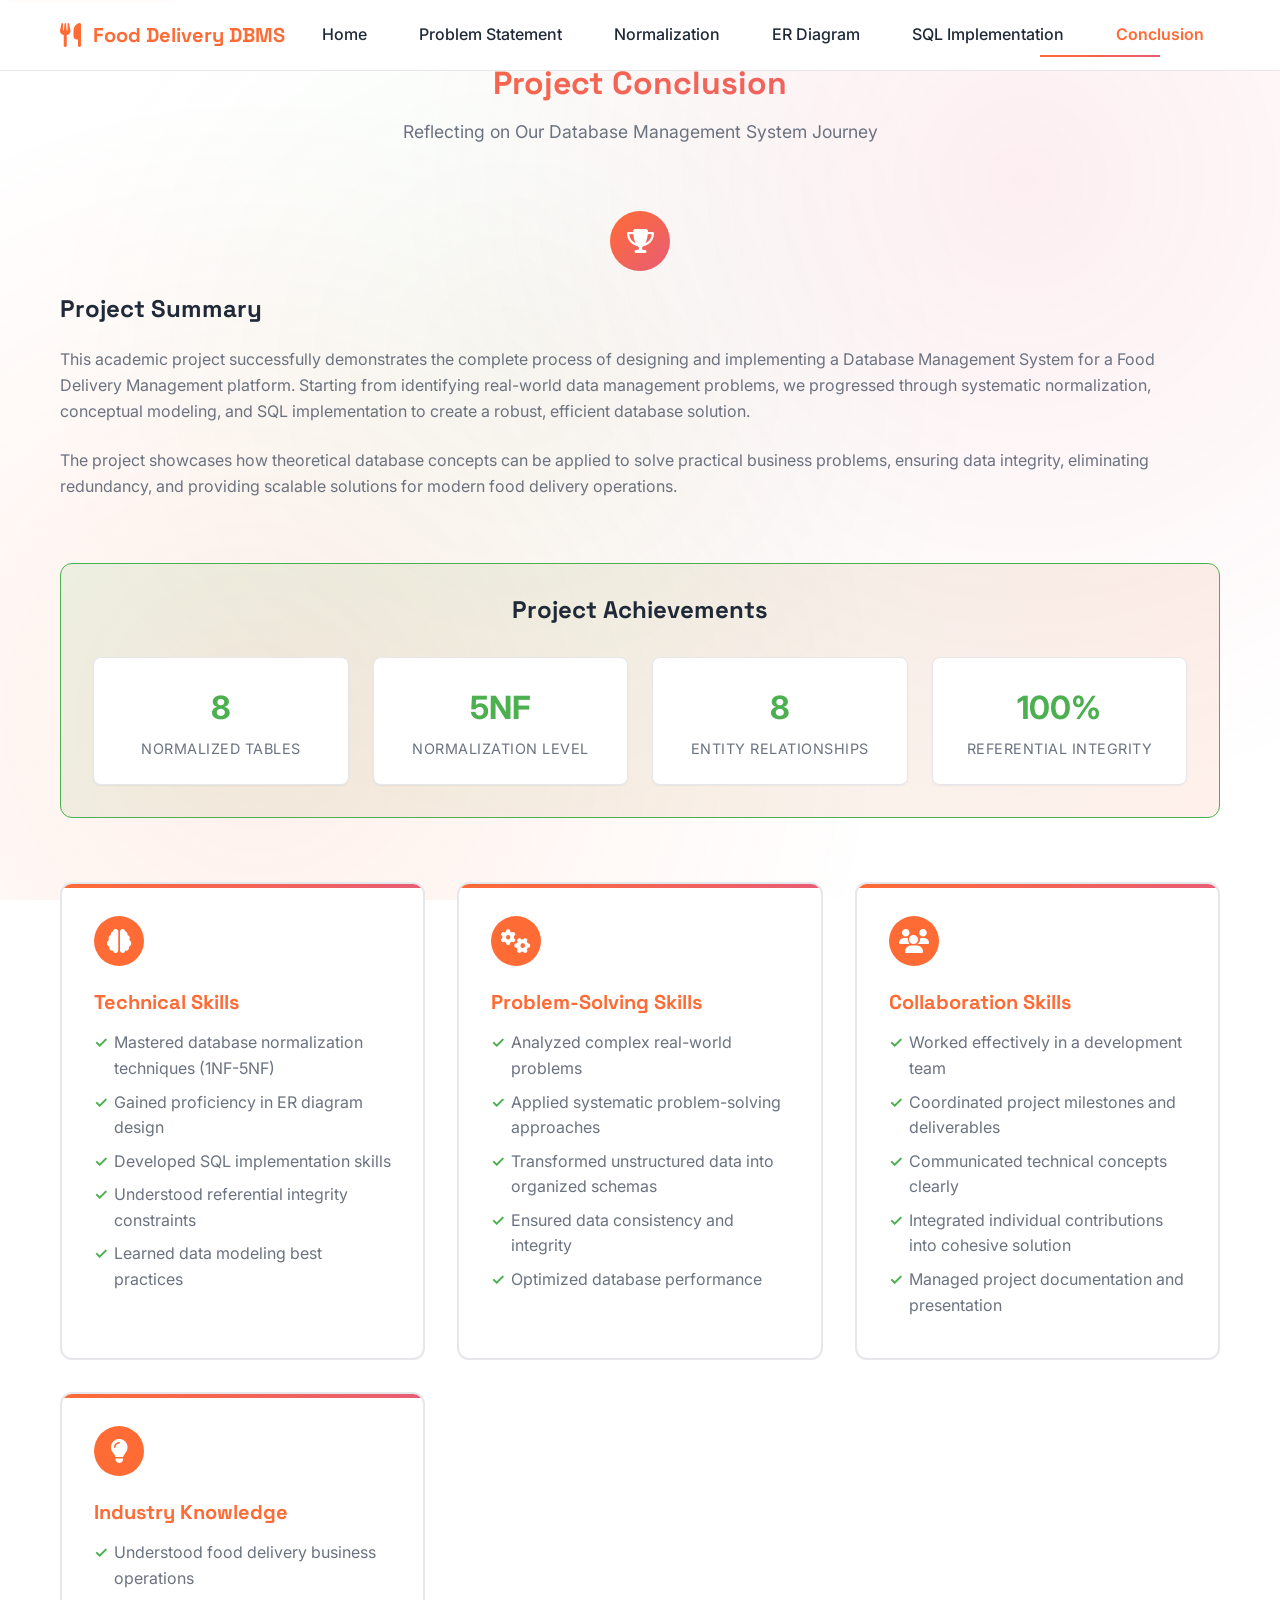
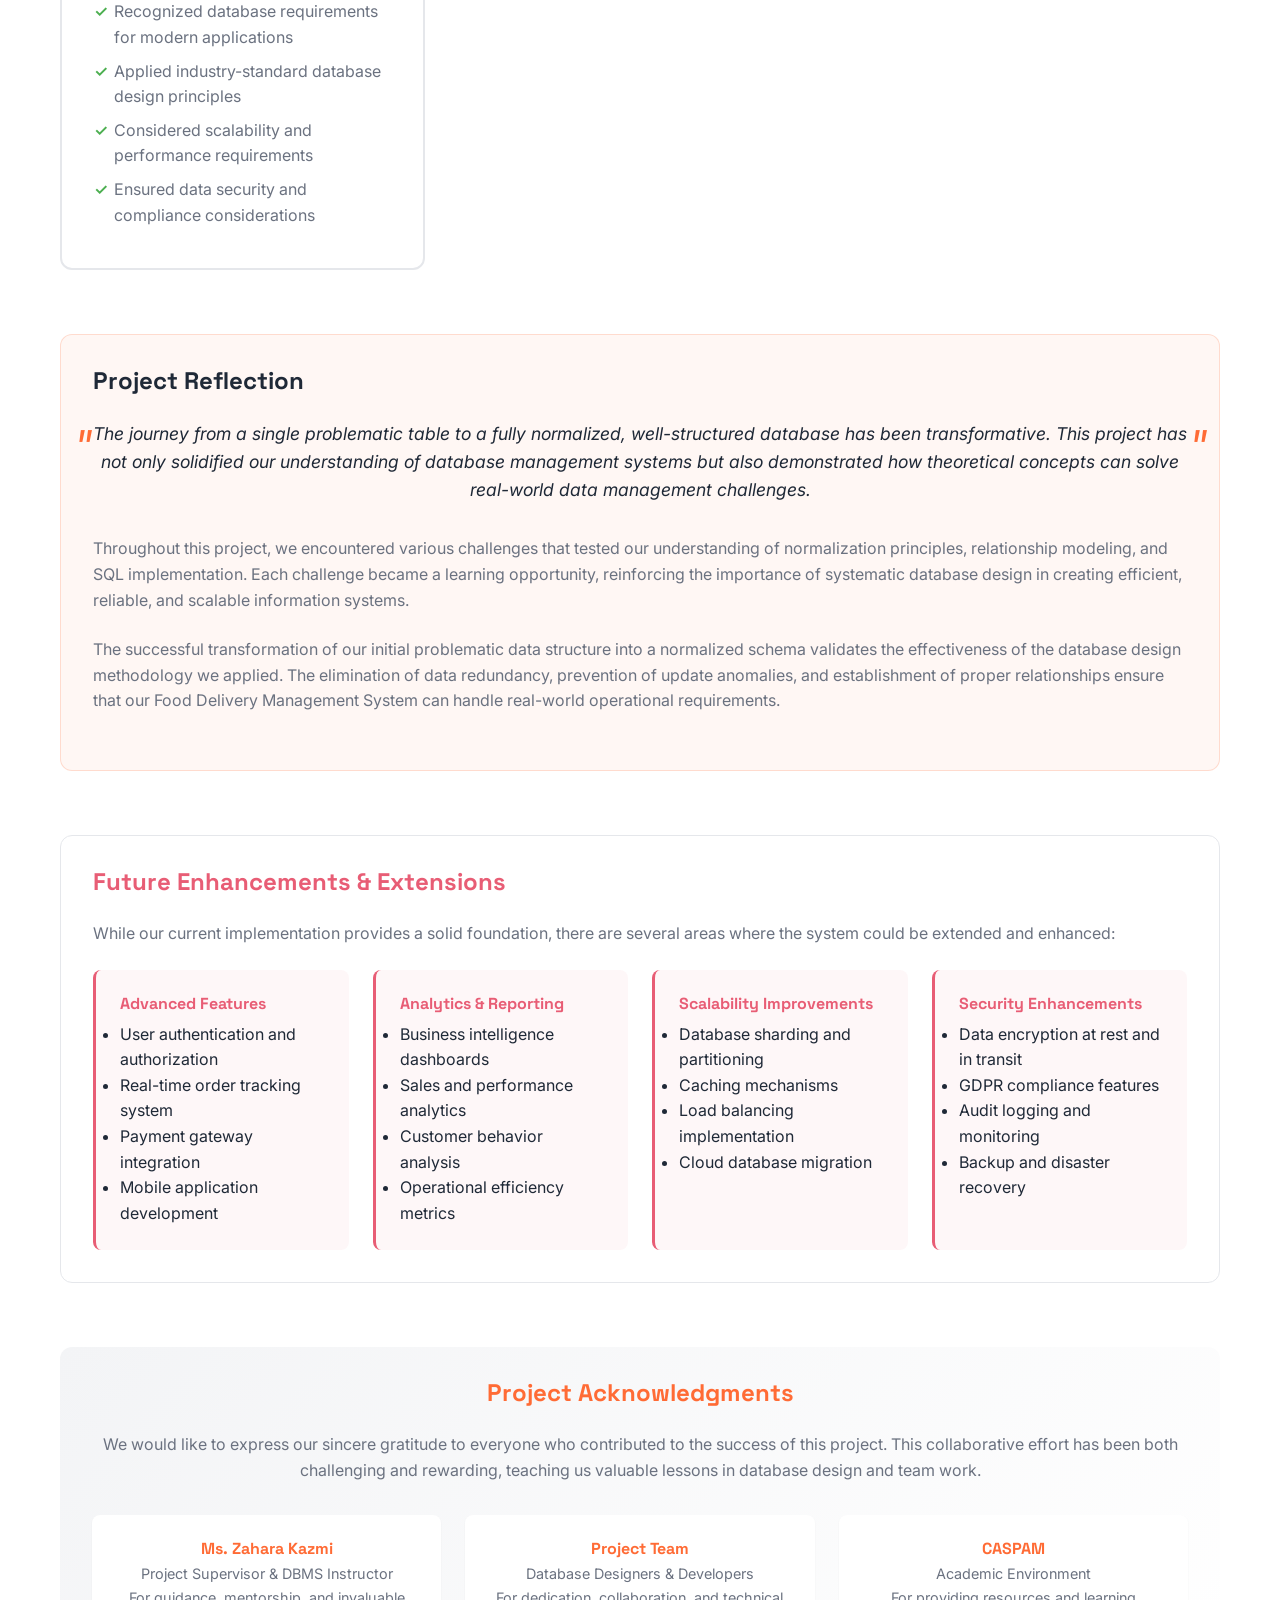
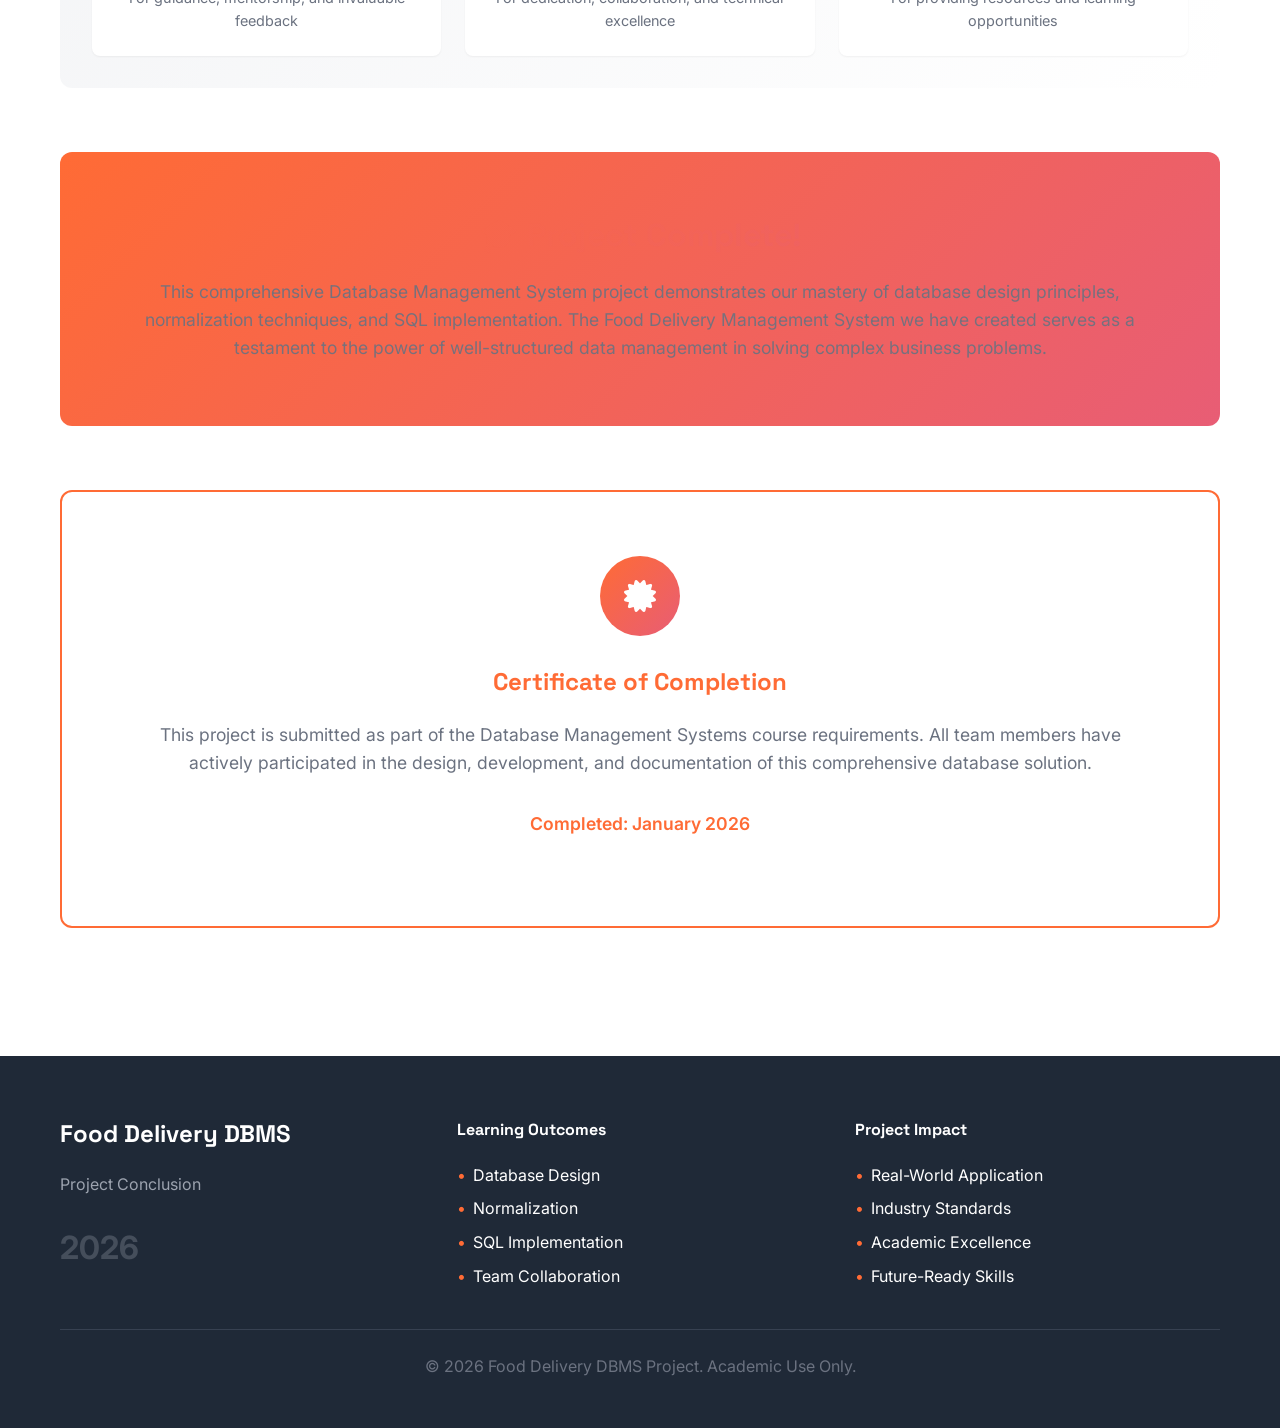
==== commit fd6eaf0e: "intial commit" ====
--- a/conclusion.html
+++ b/conclusion.html
@@ -359,10 +359,10 @@
                         <div class="metric-number">5NF</div>
                         <div class="metric-label">Normalization Level</div>
                     </div>
-                    <div class="metric-item">
-                        <div class="metric-number">6</div>
-                        <div class="metric-label">Entity Relationships</div>
-                    </div>
+                <div class="metric-item">
+                    <div class="metric-number">8</div>
+                    <div class="metric-label">Entity Relationships</div>
+                </div>
                     <div class="metric-item">
                         <div class="metric-number">100%</div>
                         <div class="metric-label">Referential Integrity</div>
--- a/css/style.css
+++ b/css/style.css
@@ -1612,3 +1612,457 @@
 .skip-link:focus {
     top: 6px;
 }
+
+/* ===========================================
+   ADVANCED 2026-LEVEL ANIMATIONS & EFFECTS
+   =========================================== */
+
+/* Dynamic Background Effects */
+body::before {
+    content: '';
+    position: fixed;
+    top: 0;
+    left: 0;
+    width: 100%;
+    height: 100%;
+    background:
+        radial-gradient(circle at 20% 80%, rgba(255, 107, 53, 0.1) 0%, transparent 50%),
+        radial-gradient(circle at 80% 20%, rgba(232, 93, 117, 0.1) 0%, transparent 50%),
+        radial-gradient(circle at 40% 40%, rgba(76, 175, 80, 0.05) 0%, transparent 50%);
+    animation: backgroundShift 20s ease-in-out infinite alternate;
+    pointer-events: none;
+    z-index: -1;
+}
+
+@keyframes backgroundShift {
+    0% {
+        transform: scale(1) rotate(0deg);
+        opacity: 0.3;
+    }
+    50% {
+        transform: scale(1.1) rotate(2deg);
+        opacity: 0.5;
+    }
+    100% {
+        transform: scale(0.9) rotate(-1deg);
+        opacity: 0.2;
+    }
+}
+
+/* Morphing Blob Animation */
+.hero::after {
+    content: '';
+    position: absolute;
+    top: 50%;
+    left: 50%;
+    width: 600px;
+    height: 600px;
+    background: linear-gradient(45deg,
+        rgba(255, 107, 53, 0.1),
+        rgba(232, 93, 117, 0.1),
+        rgba(76, 175, 80, 0.1));
+    border-radius: 40% 60% 70% 30% / 40% 40% 60% 50%;
+    transform: translate(-50%, -50%);
+    animation: morphBlob 15s ease-in-out infinite;
+    filter: blur(60px);
+    pointer-events: none;
+    z-index: -1;
+}
+
+@keyframes morphBlob {
+    0%, 100% {
+        border-radius: 40% 60% 70% 30% / 40% 40% 60% 50%;
+        transform: translate(-50%, -50%) scale(1);
+    }
+    25% {
+        border-radius: 30% 60% 40% 70% / 60% 30% 60% 40%;
+        transform: translate(-50%, -50%) scale(1.1);
+    }
+    50% {
+        border-radius: 50% 40% 30% 60% / 30% 60% 40% 60%;
+        transform: translate(-50%, -50%) scale(0.9);
+    }
+    75% {
+        border-radius: 60% 40% 50% 30% / 50% 50% 30% 60%;
+        transform: translate(-50%, -50%) scale(1.05);
+    }
+}
+
+/* Advanced Text Animations */
+.hero-text h1 {
+    animation: textGlow 3s ease-in-out infinite alternate,
+               textFloat 6s ease-in-out infinite;
+    position: relative;
+}
+
+@keyframes textGlow {
+    0% {
+        text-shadow: 0 0 10px rgba(255, 107, 53, 0.5);
+        filter: brightness(1);
+    }
+    100% {
+        text-shadow: 0 0 30px rgba(255, 107, 53, 0.8),
+                     0 0 50px rgba(255, 107, 53, 0.6),
+                     0 0 80px rgba(255, 107, 53, 0.4);
+        filter: brightness(1.2);
+    }
+}
+
+@keyframes textFloat {
+    0%, 100% {
+        transform: translateY(0px);
+    }
+    50% {
+        transform: translateY(-10px);
+    }
+}
+
+/* 3D Card Hover Effects */
+.team-card {
+    perspective: 1000px;
+    transform-style: preserve-3d;
+}
+
+.team-card::before {
+    content: '';
+    position: absolute;
+    top: 0;
+    left: 0;
+    right: 0;
+    bottom: 0;
+    background: linear-gradient(135deg,
+        rgba(255, 107, 53, 0.1),
+        rgba(232, 93, 117, 0.1),
+        rgba(76, 175, 80, 0.1));
+    border-radius: 16px;
+    opacity: 0;
+    transition: opacity 0.5s ease;
+    z-index: -1;
+}
+
+.team-card:hover::before {
+    opacity: 1;
+}
+
+.team-card:hover {
+    transform: translateY(-10px) rotateX(5deg) rotateY(5deg) scale(1.02);
+    box-shadow:
+        0 25px 50px rgba(0, 0, 0, 0.15),
+        0 0 0 1px rgba(255, 107, 53, 0.1);
+}
+
+/* Particle System */
+.particles-container {
+    position: fixed;
+    top: 0;
+    left: 0;
+    width: 100%;
+    height: 100%;
+    pointer-events: none;
+    z-index: 1;
+    overflow: hidden;
+}
+
+.particle {
+    position: absolute;
+    width: 4px;
+    height: 4px;
+    background: var(--primary-color);
+    border-radius: 50%;
+    animation: particleFloat 20s linear infinite;
+    opacity: 0.6;
+}
+
+.particle:nth-child(2n) {
+    background: var(--secondary-color);
+    animation-duration: 25s;
+    animation-delay: -5s;
+}
+
+.particle:nth-child(3n) {
+    background: var(--accent-color);
+    animation-duration: 30s;
+    animation-delay: -10s;
+}
+
+@keyframes particleFloat {
+    0% {
+        transform: translateY(100vh) translateX(0px) scale(0);
+        opacity: 0;
+    }
+    10% {
+        opacity: 0.6;
+    }
+    90% {
+        opacity: 0.6;
+    }
+    100% {
+        transform: translateY(-100px) translateX(100px) scale(1);
+        opacity: 0;
+    }
+}
+
+/* Advanced Button Effects */
+.btn {
+    position: relative;
+    overflow: hidden;
+    background: linear-gradient(135deg, var(--primary-color), var(--secondary-color));
+    background-size: 200% 200%;
+    animation: gradientShift 3s ease infinite;
+}
+
+.btn::before {
+    content: '';
+    position: absolute;
+    top: 0;
+    left: -100%;
+    width: 100%;
+    height: 100%;
+    background: linear-gradient(90deg,
+        transparent,
+        rgba(255, 255, 255, 0.2),
+        transparent);
+    transition: left 0.5s;
+}
+
+.btn:hover::before {
+    left: 100%;
+}
+
+@keyframes gradientShift {
+    0% {
+        background-position: 0% 50%;
+    }
+    50% {
+        background-position: 100% 50%;
+    }
+    100% {
+        background-position: 0% 50%;
+    }
+}
+
+/* Magnetic Hover Effect */
+.nav-link {
+    transition: all 0.4s cubic-bezier(0.25, 0.46, 0.45, 0.94);
+    position: relative;
+}
+
+.nav-link::after {
+    content: '';
+    position: absolute;
+    bottom: -5px;
+    left: 50%;
+    width: 0;
+    height: 2px;
+    background: linear-gradient(90deg, var(--primary-color), var(--secondary-color));
+    transition: all 0.4s cubic-bezier(0.25, 0.46, 0.45, 0.94);
+    transform: translateX(-50%);
+}
+
+.nav-link:hover::after {
+    width: 100%;
+}
+
+/* Staggered Animation Delays */
+.team-card:nth-child(1) { animation-delay: 0.1s; }
+.team-card:nth-child(2) { animation-delay: 0.2s; }
+.team-card:nth-child(3) { animation-delay: 0.3s; }
+.team-card:nth-child(4) { animation-delay: 0.4s; }
+.team-card:nth-child(5) { animation-delay: 0.5s; }
+.team-card:nth-child(6) { animation-delay: 0.6s; }
+.team-card:nth-child(7) { animation-delay: 0.7s; }
+
+.overview-card:nth-child(1) { animation-delay: 0.1s; }
+.overview-card:nth-child(2) { animation-delay: 0.3s; }
+.overview-card:nth-child(3) { animation-delay: 0.5s; }
+.overview-card:nth-child(4) { animation-delay: 0.7s; }
+
+/* Advanced Scroll Effects */
+[data-animate="card-entrance"] {
+    transform: translateY(60px) scale(0.8) rotateX(15deg);
+    transition: all 1s cubic-bezier(0.25, 0.46, 0.45, 0.94);
+}
+
+[data-animate="card-entrance"].animate-visible {
+    transform: translateY(0) scale(1) rotateX(0deg);
+}
+
+/* Pulse Animation for Important Elements */
+.stat-card {
+    animation: gentlePulse 4s ease-in-out infinite;
+}
+
+@keyframes gentlePulse {
+    0%, 100% {
+        transform: scale(1);
+        box-shadow: var(--shadow-md);
+    }
+    50% {
+        transform: scale(1.02);
+        box-shadow: var(--shadow-lg);
+    }
+}
+
+/* Liquid Button Effect */
+.btn {
+    border: none;
+    position: relative;
+}
+
+.btn::after {
+    content: '';
+    position: absolute;
+    top: 0;
+    left: 0;
+    right: 0;
+    bottom: 0;
+    background: linear-gradient(45deg,
+        transparent,
+        rgba(255, 255, 255, 0.1),
+        transparent);
+    transform: translateX(-100%);
+    transition: transform 0.6s;
+}
+
+.btn:hover::after {
+    transform: translateX(100%);
+}
+
+/* 3D Table Effects */
+.normalization-table {
+    transform-style: preserve-3d;
+    transition: all 0.3s ease;
+}
+
+.normalization-table:hover {
+    transform: rotateX(2deg) rotateY(2deg);
+}
+
+.normalization-table tr {
+    transition: all 0.3s ease;
+}
+
+.normalization-table tr:hover {
+    transform: translateZ(10px) scale(1.02);
+    box-shadow: 0 10px 30px rgba(0, 0, 0, 0.2);
+}
+
+/* Advanced Loading Animation */
+.loading-overlay {
+    position: fixed;
+    top: 0;
+    left: 0;
+    width: 100%;
+    height: 100%;
+    background: linear-gradient(135deg, var(--bg-primary), var(--bg-secondary));
+    display: flex;
+    align-items: center;
+    justify-content: center;
+    z-index: 9999;
+    animation: loadingFade 0.5s ease-in-out;
+}
+
+.loading-content {
+    text-align: center;
+    animation: loadingBounce 2s ease-in-out infinite;
+}
+
+.loading-spinner {
+    width: 80px;
+    height: 80px;
+    border: 4px solid rgba(255, 107, 53, 0.1);
+    border-top: 4px solid var(--primary-color);
+    border-radius: 50%;
+    animation: loadingSpin 1s linear infinite;
+    margin: 0 auto 20px;
+}
+
+@keyframes loadingFade {
+    from { opacity: 1; }
+    to { opacity: 0; }
+}
+
+@keyframes loadingBounce {
+    0%, 20%, 50%, 80%, 100% {
+        transform: translateY(0);
+    }
+    40% {
+        transform: translateY(-10px);
+    }
+    60% {
+        transform: translateY(-5px);
+    }
+}
+
+@keyframes loadingSpin {
+    0% { transform: rotate(0deg); }
+    100% { transform: rotate(360deg); }
+}
+
+/* Advanced Typography Effects */
+h2 {
+    position: relative;
+    background: linear-gradient(135deg, var(--primary-color), var(--secondary-color));
+    -webkit-background-clip: text;
+    -webkit-text-fill-color: transparent;
+    background-clip: text;
+    animation: textShimmer 3s ease-in-out infinite;
+}
+
+@keyframes textShimmer {
+    0%, 100% {
+        background-position: 0% 50%;
+    }
+    50% {
+        background-position: 100% 50%;
+    }
+}
+
+/* Interactive Code Blocks */
+.code-block {
+    position: relative;
+    overflow: hidden;
+}
+
+.code-block::before {
+    content: '';
+    position: absolute;
+    top: 0;
+    left: -100%;
+    width: 100%;
+    height: 100%;
+    background: linear-gradient(90deg,
+        transparent,
+        rgba(255, 107, 53, 0.1),
+        transparent);
+    animation: codeHighlight 4s ease-in-out infinite;
+}
+
+@keyframes codeHighlight {
+    0%, 100% {
+        left: -100%;
+    }
+    50% {
+        left: 100%;
+    }
+}
+
+/* Dynamic Shadows */
+.team-card:hover {
+    box-shadow:
+        0 20px 40px rgba(255, 107, 53, 0.2),
+        0 0 0 1px rgba(255, 107, 53, 0.1),
+        inset 0 1px 0 rgba(255, 255, 255, 0.1);
+}
+
+/* Advanced Mobile Animations */
+@media (max-width: 768px) {
+    .hero::after {
+        width: 400px;
+        height: 400px;
+    }
+
+    .team-card:hover {
+        transform: translateY(-5px) scale(1.01);
+    }
+}
